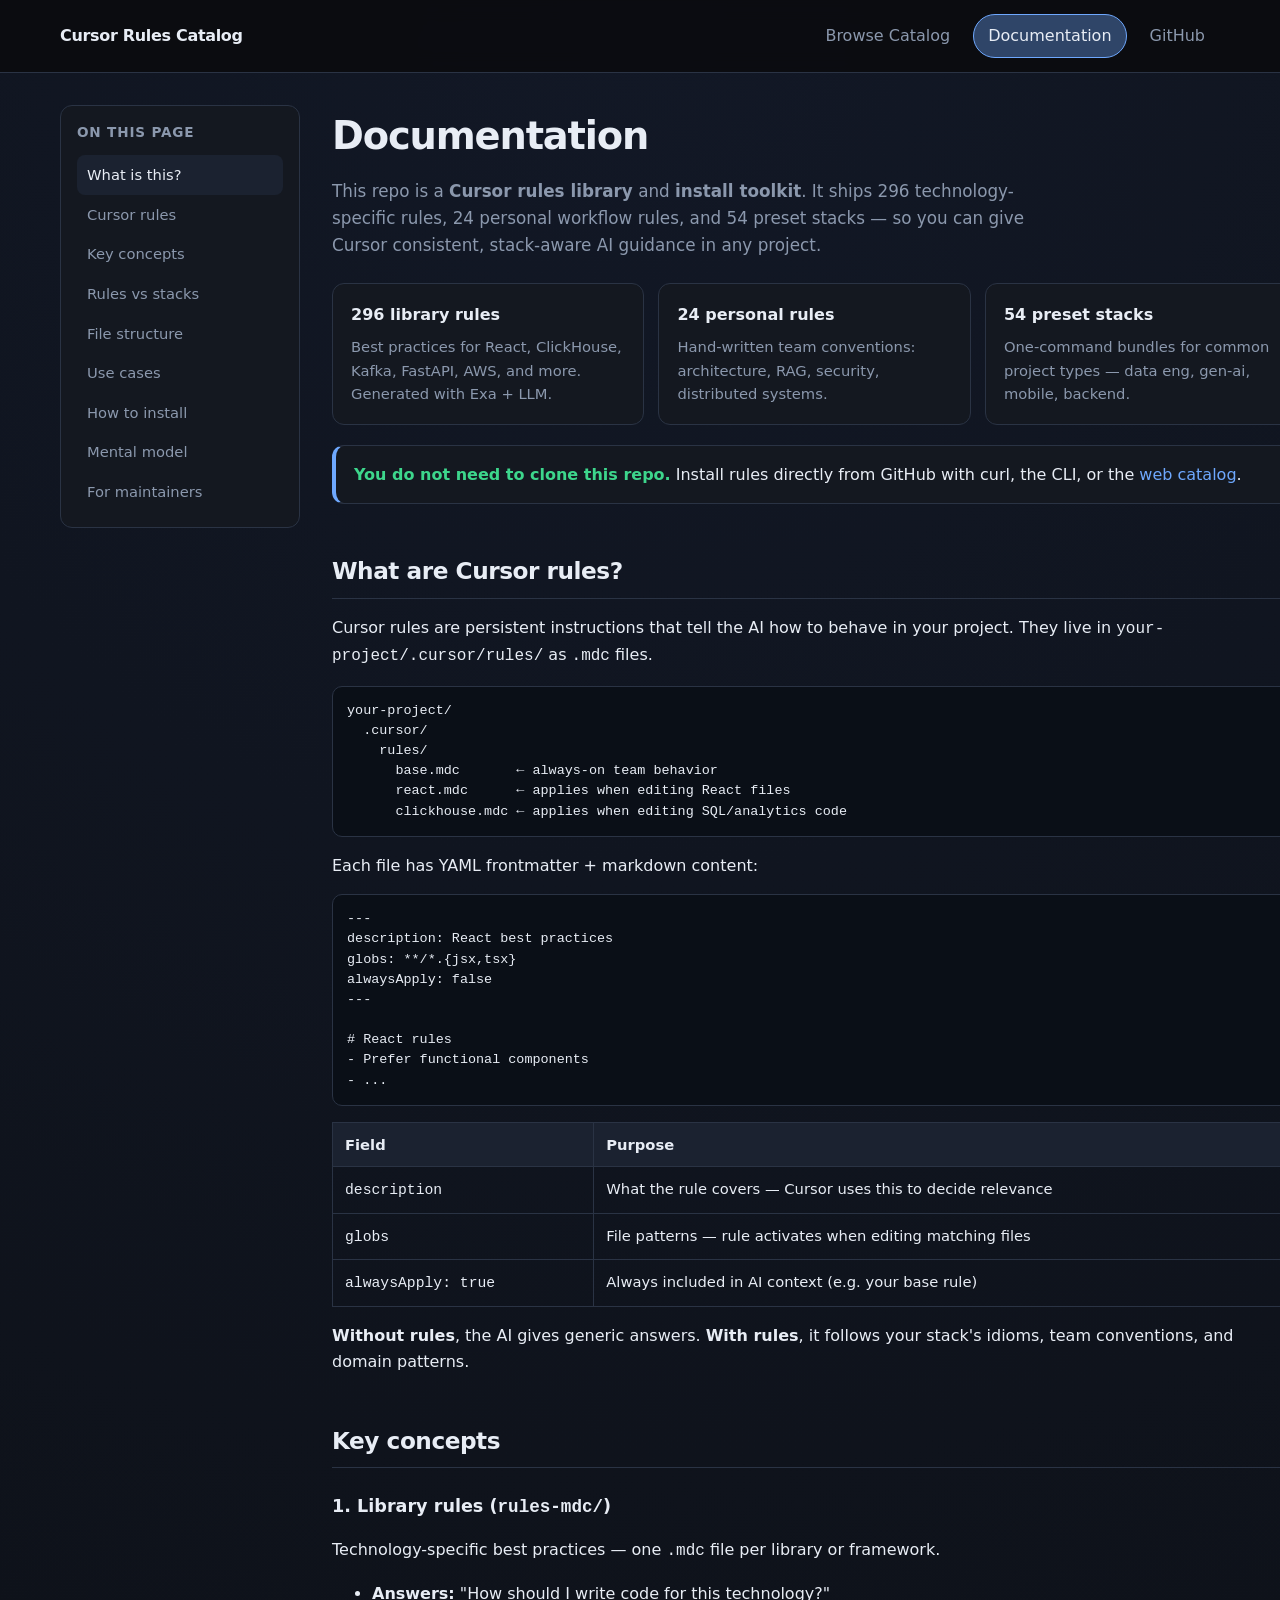
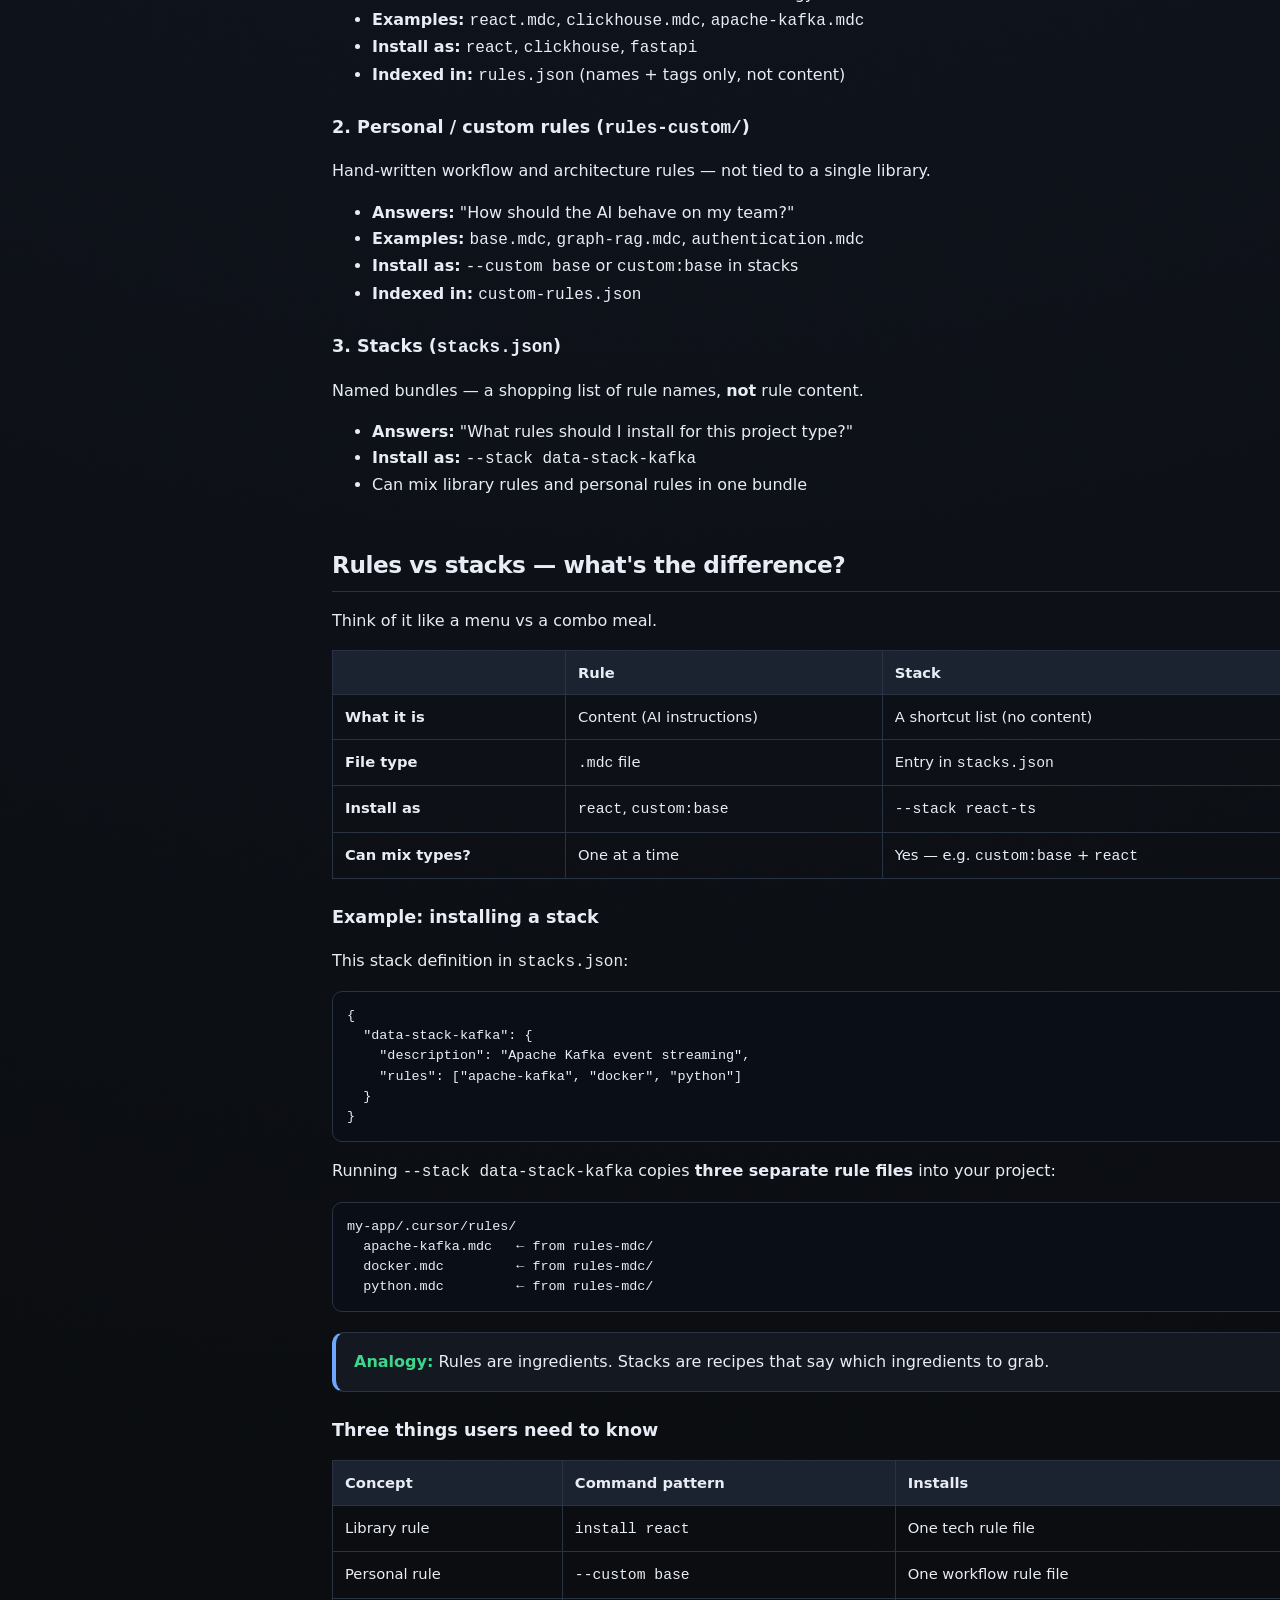
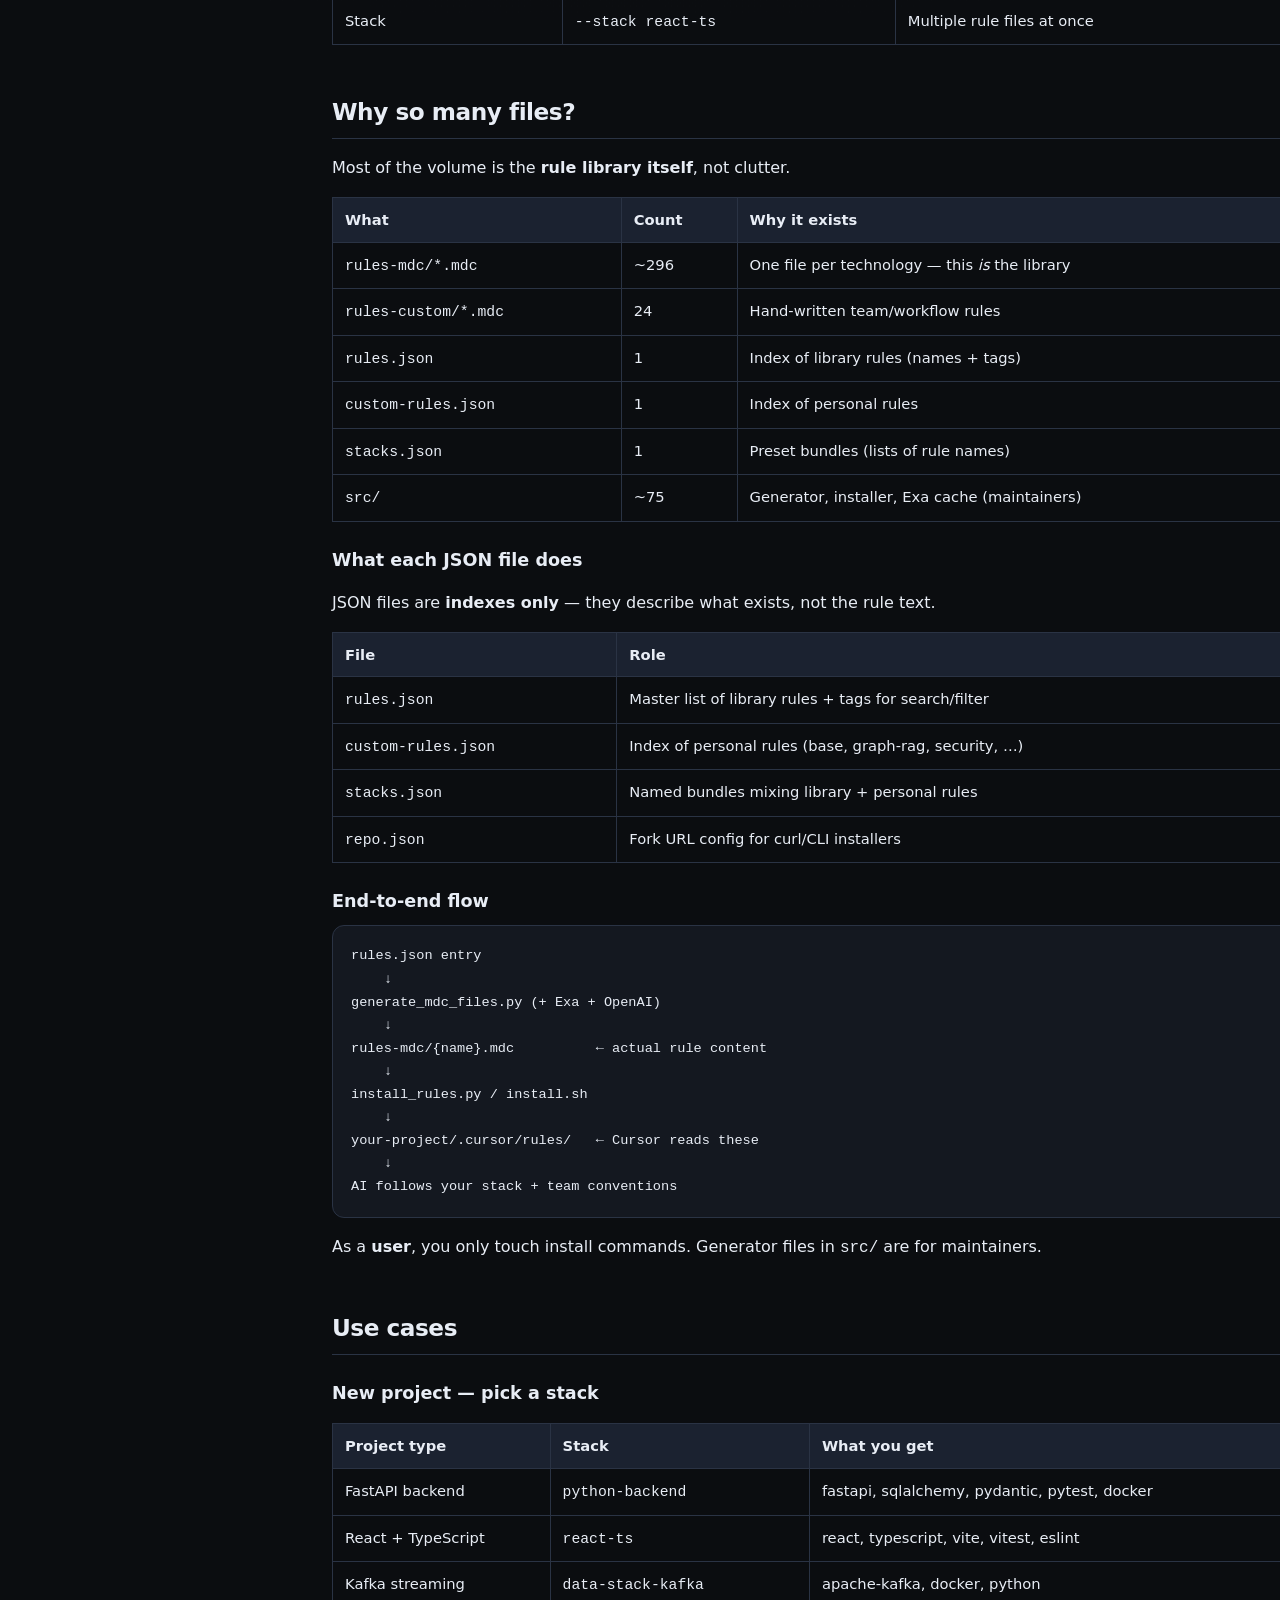
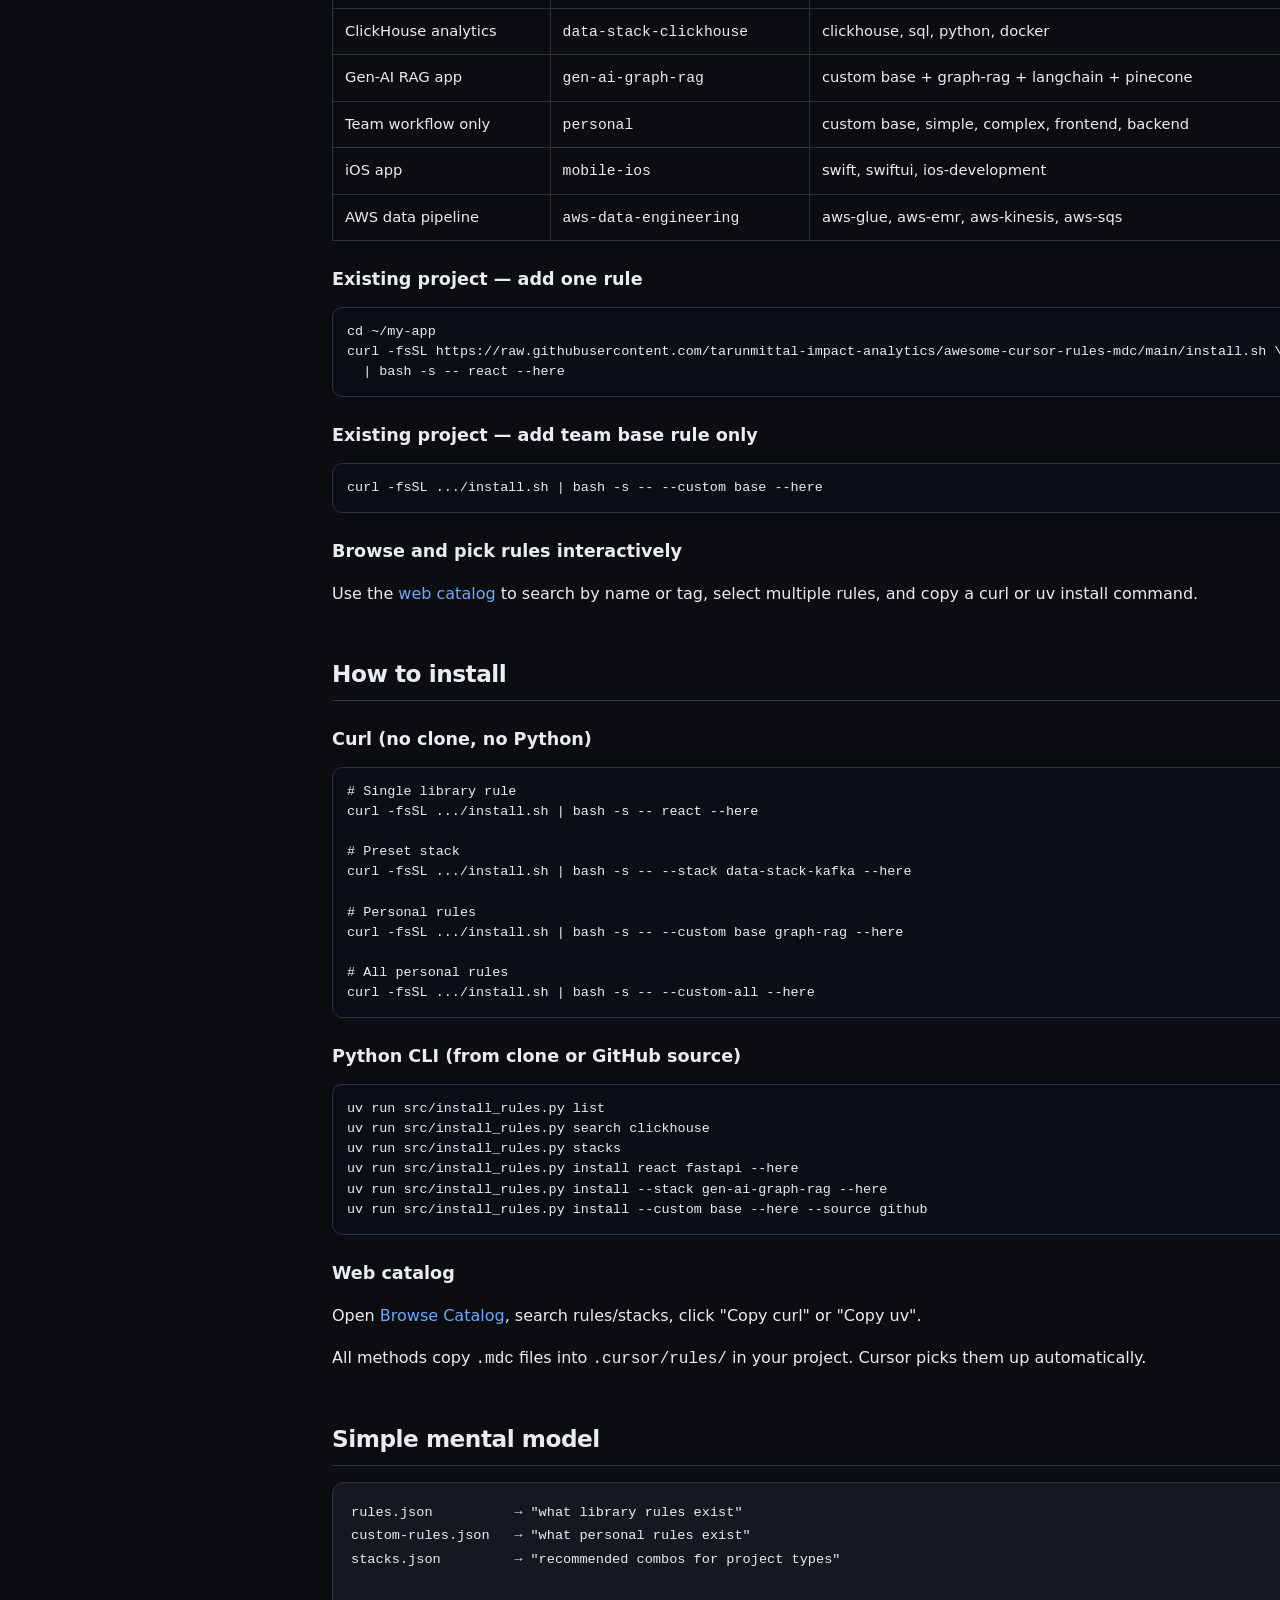
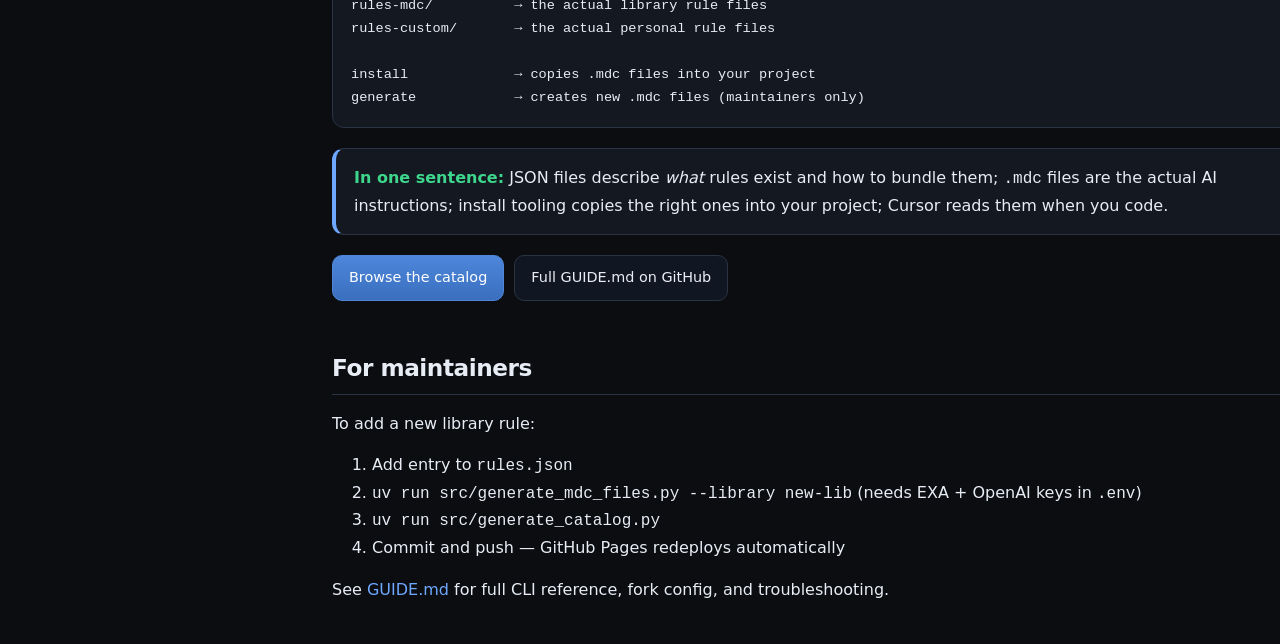
==== docs/guide.html @ fe4b0fe7 "Add unified documentation on GitHub Pages and expand GUIDE. Introduce guide.html with segmented docs" ====
<!DOCTYPE html>
<html lang="en">
<head>
  <meta charset="UTF-8">
  <meta name="viewport" content="width=device-width, initial-scale=1.0">
  <title>Documentation — Cursor Rules Catalog</title>
  <meta name="description" content="What this repo is, how rules and stacks differ, use cases, and how to install Cursor MDC rules.">
  <link rel="stylesheet" href="styles.css">
</head>
<body>
  <nav class="site-nav">
    <div class="site-nav-inner">
      <a class="site-brand" href="index.html">Cursor Rules Catalog</a>
      <div class="site-links">
        <a href="index.html">Browse Catalog</a>
        <a href="guide.html" class="active">Documentation</a>
        <a id="github-link" href="https://github.com/tarunmittal-impact-analytics/awesome-cursor-rules-mdc" target="_blank" rel="noreferrer">GitHub</a>
      </div>
    </div>
  </nav>

  <div class="container">
    <div class="docs-layout">
      <aside class="docs-sidebar">
        <h2>On this page</h2>
        <a href="#what-is-it">What is this?</a>
        <a href="#cursor-rules">Cursor rules</a>
        <a href="#key-concepts">Key concepts</a>
        <a href="#rules-vs-stacks">Rules vs stacks</a>
        <a href="#file-structure">File structure</a>
        <a href="#use-cases">Use cases</a>
        <a href="#install">How to install</a>
        <a href="#mental-model">Mental model</a>
        <a href="#maintainers">For maintainers</a>
      </aside>

      <main class="docs-content">
        <section id="what-is-it">
          <h1>Documentation</h1>
          <p class="lead">
            This repo is a <strong>Cursor rules library</strong> and <strong>install toolkit</strong>.
            It ships 296 technology-specific rules, 24 personal workflow rules, and 54 preset stacks —
            so you can give Cursor consistent, stack-aware AI guidance in any project.
          </p>

          <div class="card-grid">
            <div class="info-card">
              <h3>296 library rules</h3>
              <p>Best practices for React, ClickHouse, Kafka, FastAPI, AWS, and more. Generated with Exa + LLM.</p>
            </div>
            <div class="info-card">
              <h3>24 personal rules</h3>
              <p>Hand-written team conventions: architecture, RAG, security, distributed systems.</p>
            </div>
            <div class="info-card">
              <h3>54 preset stacks</h3>
              <p>One-command bundles for common project types — data eng, gen-ai, mobile, backend.</p>
            </div>
          </div>

          <div class="callout">
            <strong>You do not need to clone this repo.</strong> Install rules directly from GitHub with curl, the CLI, or the <a href="index.html">web catalog</a>.
          </div>
        </section>

        <section id="cursor-rules">
          <h2>What are Cursor rules?</h2>
          <p>
            Cursor rules are persistent instructions that tell the AI how to behave in your project.
            They live in <code>your-project/.cursor/rules/</code> as <code>.mdc</code> files.
          </p>
          <pre>your-project/
  .cursor/
    rules/
      base.mdc       ← always-on team behavior
      react.mdc      ← applies when editing React files
      clickhouse.mdc ← applies when editing SQL/analytics code</pre>

          <p>Each file has YAML frontmatter + markdown content:</p>
          <pre>---
description: React best practices
globs: **/*.{jsx,tsx}
alwaysApply: false
---

# React rules
- Prefer functional components
- ...</pre>

          <table>
            <thead>
              <tr><th>Field</th><th>Purpose</th></tr>
            </thead>
            <tbody>
              <tr><td><code>description</code></td><td>What the rule covers — Cursor uses this to decide relevance</td></tr>
              <tr><td><code>globs</code></td><td>File patterns — rule activates when editing matching files</td></tr>
              <tr><td><code>alwaysApply: true</code></td><td>Always included in AI context (e.g. your base rule)</td></tr>
            </tbody>
          </table>

          <p><strong>Without rules</strong>, the AI gives generic answers. <strong>With rules</strong>, it follows your stack's idioms, team conventions, and domain patterns.</p>
        </section>

        <section id="key-concepts">
          <h2>Key concepts</h2>

          <h3>1. Library rules (<code>rules-mdc/</code>)</h3>
          <p>Technology-specific best practices — one <code>.mdc</code> file per library or framework.</p>
          <ul>
            <li><strong>Answers:</strong> "How should I write code for this technology?"</li>
            <li><strong>Examples:</strong> <code>react.mdc</code>, <code>clickhouse.mdc</code>, <code>apache-kafka.mdc</code></li>
            <li><strong>Install as:</strong> <code>react</code>, <code>clickhouse</code>, <code>fastapi</code></li>
            <li><strong>Indexed in:</strong> <code>rules.json</code> (names + tags only, not content)</li>
          </ul>

          <h3>2. Personal / custom rules (<code>rules-custom/</code>)</h3>
          <p>Hand-written workflow and architecture rules — not tied to a single library.</p>
          <ul>
            <li><strong>Answers:</strong> "How should the AI behave on my team?"</li>
            <li><strong>Examples:</strong> <code>base.mdc</code>, <code>graph-rag.mdc</code>, <code>authentication.mdc</code></li>
            <li><strong>Install as:</strong> <code>--custom base</code> or <code>custom:base</code> in stacks</li>
            <li><strong>Indexed in:</strong> <code>custom-rules.json</code></li>
          </ul>

          <h3>3. Stacks (<code>stacks.json</code>)</h3>
          <p>Named bundles — a shopping list of rule names, <strong>not</strong> rule content.</p>
          <ul>
            <li><strong>Answers:</strong> "What rules should I install for this project type?"</li>
            <li><strong>Install as:</strong> <code>--stack data-stack-kafka</code></li>
            <li>Can mix library rules and personal rules in one bundle</li>
          </ul>
        </section>

        <section id="rules-vs-stacks">
          <h2>Rules vs stacks — what's the difference?</h2>
          <p>Think of it like a menu vs a combo meal.</p>

          <table>
            <thead>
              <tr><th></th><th>Rule</th><th>Stack</th></tr>
            </thead>
            <tbody>
              <tr><td><strong>What it is</strong></td><td>Content (AI instructions)</td><td>A shortcut list (no content)</td></tr>
              <tr><td><strong>File type</strong></td><td><code>.mdc</code> file</td><td>Entry in <code>stacks.json</code></td></tr>
              <tr><td><strong>Install as</strong></td><td><code>react</code>, <code>custom:base</code></td><td><code>--stack react-ts</code></td></tr>
              <tr><td><strong>Can mix types?</strong></td><td>One at a time</td><td>Yes — e.g. <code>custom:base</code> + <code>react</code></td></tr>
            </tbody>
          </table>

          <h3>Example: installing a stack</h3>
          <p>This stack definition in <code>stacks.json</code>:</p>
          <pre>{
  "data-stack-kafka": {
    "description": "Apache Kafka event streaming",
    "rules": ["apache-kafka", "docker", "python"]
  }
}</pre>

          <p>Running <code>--stack data-stack-kafka</code> copies <strong>three separate rule files</strong> into your project:</p>
          <pre>my-app/.cursor/rules/
  apache-kafka.mdc   ← from rules-mdc/
  docker.mdc         ← from rules-mdc/
  python.mdc         ← from rules-mdc/</pre>

          <div class="callout">
            <strong>Analogy:</strong> Rules are ingredients. Stacks are recipes that say which ingredients to grab.
          </div>

          <h3>Three things users need to know</h3>
          <table>
            <thead>
              <tr><th>Concept</th><th>Command pattern</th><th>Installs</th></tr>
            </thead>
            <tbody>
              <tr><td>Library rule</td><td><code>install react</code></td><td>One tech rule file</td></tr>
              <tr><td>Personal rule</td><td><code>--custom base</code></td><td>One workflow rule file</td></tr>
              <tr><td>Stack</td><td><code>--stack react-ts</code></td><td>Multiple rule files at once</td></tr>
            </tbody>
          </table>
        </section>

        <section id="file-structure">
          <h2>Why so many files?</h2>
          <p>Most of the volume is the <strong>rule library itself</strong>, not clutter.</p>

          <table>
            <thead>
              <tr><th>What</th><th>Count</th><th>Why it exists</th></tr>
            </thead>
            <tbody>
              <tr><td><code>rules-mdc/*.mdc</code></td><td>~296</td><td>One file per technology — this <em>is</em> the library</td></tr>
              <tr><td><code>rules-custom/*.mdc</code></td><td>24</td><td>Hand-written team/workflow rules</td></tr>
              <tr><td><code>rules.json</code></td><td>1</td><td>Index of library rules (names + tags)</td></tr>
              <tr><td><code>custom-rules.json</code></td><td>1</td><td>Index of personal rules</td></tr>
              <tr><td><code>stacks.json</code></td><td>1</td><td>Preset bundles (lists of rule names)</td></tr>
              <tr><td><code>src/</code></td><td>~75</td><td>Generator, installer, Exa cache (maintainers)</td></tr>
            </tbody>
          </table>

          <h3>What each JSON file does</h3>
          <p>JSON files are <strong>indexes only</strong> — they describe what exists, not the rule text.</p>

          <table>
            <thead>
              <tr><th>File</th><th>Role</th></tr>
            </thead>
            <tbody>
              <tr><td><code>rules.json</code></td><td>Master list of library rules + tags for search/filter</td></tr>
              <tr><td><code>custom-rules.json</code></td><td>Index of personal rules (base, graph-rag, security, …)</td></tr>
              <tr><td><code>stacks.json</code></td><td>Named bundles mixing library + personal rules</td></tr>
              <tr><td><code>repo.json</code></td><td>Fork URL config for curl/CLI installers</td></tr>
            </tbody>
          </table>

          <h3>End-to-end flow</h3>
          <div class="flow">rules.json entry
    ↓
generate_mdc_files.py (+ Exa + OpenAI)
    ↓
rules-mdc/{name}.mdc          ← actual rule content
    ↓
install_rules.py / install.sh
    ↓
your-project/.cursor/rules/   ← Cursor reads these
    ↓
AI follows your stack + team conventions</div>

          <p>As a <strong>user</strong>, you only touch install commands. Generator files in <code>src/</code> are for maintainers.</p>
        </section>

        <section id="use-cases">
          <h2>Use cases</h2>

          <h3>New project — pick a stack</h3>
          <table>
            <thead>
              <tr><th>Project type</th><th>Stack</th><th>What you get</th></tr>
            </thead>
            <tbody>
              <tr><td>FastAPI backend</td><td><code>python-backend</code></td><td>fastapi, sqlalchemy, pydantic, pytest, docker</td></tr>
              <tr><td>React + TypeScript</td><td><code>react-ts</code></td><td>react, typescript, vite, vitest, eslint</td></tr>
              <tr><td>Kafka streaming</td><td><code>data-stack-kafka</code></td><td>apache-kafka, docker, python</td></tr>
              <tr><td>ClickHouse analytics</td><td><code>data-stack-clickhouse</code></td><td>clickhouse, sql, python, docker</td></tr>
              <tr><td>Gen-AI RAG app</td><td><code>gen-ai-graph-rag</code></td><td>custom base + graph-rag + langchain + pinecone</td></tr>
              <tr><td>Team workflow only</td><td><code>personal</code></td><td>custom base, simple, complex, frontend, backend</td></tr>
              <tr><td>iOS app</td><td><code>mobile-ios</code></td><td>swift, swiftui, ios-development</td></tr>
              <tr><td>AWS data pipeline</td><td><code>aws-data-engineering</code></td><td>aws-glue, aws-emr, aws-kinesis, aws-sqs</td></tr>
            </tbody>
          </table>

          <h3>Existing project — add one rule</h3>
          <pre>cd ~/my-app
curl -fsSL https://raw.githubusercontent.com/tarunmittal-impact-analytics/awesome-cursor-rules-mdc/main/install.sh \
  | bash -s -- react --here</pre>

          <h3>Existing project — add team base rule only</h3>
          <pre>curl -fsSL .../install.sh | bash -s -- --custom base --here</pre>

          <h3>Browse and pick rules interactively</h3>
          <p>Use the <a href="index.html">web catalog</a> to search by name or tag, select multiple rules, and copy a curl or uv install command.</p>
        </section>

        <section id="install">
          <h2>How to install</h2>

          <h3>Curl (no clone, no Python)</h3>
          <pre># Single library rule
curl -fsSL .../install.sh | bash -s -- react --here

# Preset stack
curl -fsSL .../install.sh | bash -s -- --stack data-stack-kafka --here

# Personal rules
curl -fsSL .../install.sh | bash -s -- --custom base graph-rag --here

# All personal rules
curl -fsSL .../install.sh | bash -s -- --custom-all --here</pre>

          <h3>Python CLI (from clone or GitHub source)</h3>
          <pre>uv run src/install_rules.py list
uv run src/install_rules.py search clickhouse
uv run src/install_rules.py stacks
uv run src/install_rules.py install react fastapi --here
uv run src/install_rules.py install --stack gen-ai-graph-rag --here
uv run src/install_rules.py install --custom base --here --source github</pre>

          <h3>Web catalog</h3>
          <p>Open <a href="index.html">Browse Catalog</a>, search rules/stacks, click "Copy curl" or "Copy uv".</p>

          <p>All methods copy <code>.mdc</code> files into <code>.cursor/rules/</code> in your project. Cursor picks them up automatically.</p>
        </section>

        <section id="mental-model">
          <h2>Simple mental model</h2>

          <div class="flow">rules.json          → "what library rules exist"
custom-rules.json   → "what personal rules exist"
stacks.json         → "recommended combos for project types"

rules-mdc/          → the actual library rule files
rules-custom/       → the actual personal rule files

install             → copies .mdc files into your project
generate            → creates new .mdc files (maintainers only)</div>

          <div class="callout">
            <strong>In one sentence:</strong> JSON files describe <em>what</em> rules exist and how to bundle them;
            <code>.mdc</code> files are the actual AI instructions; install tooling copies the right ones into your project;
            Cursor reads them when you code.
          </div>

          <div class="hero-actions">
            <a class="btn primary" href="index.html">Browse the catalog</a>
            <a class="btn" id="guide-repo-link" href="https://github.com/tarunmittal-impact-analytics/awesome-cursor-rules-mdc/blob/main/GUIDE.md" target="_blank" rel="noreferrer">Full GUIDE.md on GitHub</a>
          </div>
        </section>

        <section id="maintainers">
          <h2>For maintainers</h2>
          <p>To add a new library rule:</p>
          <ol>
            <li>Add entry to <code>rules.json</code></li>
            <li><code>uv run src/generate_mdc_files.py --library new-lib</code> (needs EXA + OpenAI keys in <code>.env</code>)</li>
            <li><code>uv run src/generate_catalog.py</code></li>
            <li>Commit and push — GitHub Pages redeploys automatically</li>
          </ol>
          <p>See <a id="guide-md-link" href="https://github.com/tarunmittal-impact-analytics/awesome-cursor-rules-mdc/blob/main/GUIDE.md">GUIDE.md</a> for full CLI reference, fork config, and troubleshooting.</p>
        </section>

        <footer>
          Part of <a id="footer-repo-link" href="https://github.com/tarunmittal-impact-analytics/awesome-cursor-rules-mdc">awesome-cursor-rules-mdc</a>.
          Rules install into <code>.cursor/rules/</code>.
        </footer>
      </main>
    </div>
  </div>

  <script>
    fetch("catalog.json")
      .then((r) => r.json())
      .then((catalog) => {
        const url = catalog.githubUrl || `https://github.com/${catalog.repo}`;
        document.getElementById("github-link").href = url;
        document.getElementById("footer-repo-link").href = url;
        document.getElementById("footer-repo-link").textContent = catalog.repo;
        document.getElementById("guide-repo-link").href = `${url}/blob/${catalog.branch || "main"}/GUIDE.md`;
        document.getElementById("guide-md-link").href = `${url}/blob/${catalog.branch || "main"}/GUIDE.md`;
      })
      .catch(() => {});

    const sections = document.querySelectorAll(".docs-content section[id]");
    const navLinks = document.querySelectorAll(".docs-sidebar a");

    const observer = new IntersectionObserver((entries) => {
      entries.forEach((entry) => {
        if (entry.isIntersecting) {
          navLinks.forEach((link) => {
            link.classList.toggle("active", link.getAttribute("href") === `#${entry.target.id}`);
          });
        }
      });
    }, { rootMargin: "-30% 0px -60% 0px" });

    sections.forEach((section) => observer.observe(section));
  </script>
</body>
</html>
---- docs/styles.css ----
:root {
  --bg: #0b0d10;
  --surface: #141820;
  --surface-2: #1b2230;
  --border: #2a3344;
  --text: #e8edf5;
  --muted: #8b98ad;
  --accent: #6ea8fe;
  --accent-2: #3dd68c;
  --chip: #222b3a;
  --chip-active: #2f4568;
  --radius: 12px;
  --shadow: 0 10px 30px rgba(0, 0, 0, 0.35);
  font-family: Inter, ui-sans-serif, system-ui, -apple-system, BlinkMacSystemFont, "Segoe UI", sans-serif;
}

* { box-sizing: border-box; }

body {
  margin: 0;
  background: radial-gradient(circle at top, #121826 0%, var(--bg) 45%);
  color: var(--text);
  min-height: 100vh;
  line-height: 1.6;
}

a { color: var(--accent); text-decoration: none; }
a:hover { text-decoration: underline; }

code, pre {
  font-family: ui-monospace, SFMono-Regular, Menlo, Monaco, Consolas, monospace;
}

.site-nav {
  position: sticky;
  top: 0;
  z-index: 100;
  background: rgba(11, 13, 16, 0.92);
  backdrop-filter: blur(10px);
  border-bottom: 1px solid var(--border);
}

.site-nav-inner {
  max-width: 1200px;
  margin: 0 auto;
  padding: 14px 20px;
  display: flex;
  align-items: center;
  justify-content: space-between;
  gap: 16px;
  flex-wrap: wrap;
}

.site-brand {
  font-weight: 700;
  color: var(--text);
  letter-spacing: -0.02em;
}

.site-links {
  display: flex;
  gap: 8px;
  flex-wrap: wrap;
}

.site-links a {
  padding: 8px 14px;
  border-radius: 999px;
  color: var(--muted);
  border: 1px solid transparent;
}

.site-links a:hover,
.site-links a.active {
  color: var(--text);
  background: var(--chip);
  border-color: var(--border);
  text-decoration: none;
}

.site-links a.active {
  background: var(--chip-active);
  border-color: var(--accent);
}

.container {
  max-width: 1200px;
  margin: 0 auto;
  padding: 32px 20px 64px;
}

.docs-layout {
  display: grid;
  grid-template-columns: 240px 1fr;
  gap: 32px;
  align-items: start;
}

.docs-sidebar {
  position: sticky;
  top: 72px;
  background: var(--surface);
  border: 1px solid var(--border);
  border-radius: var(--radius);
  padding: 16px;
}

.docs-sidebar h2 {
  margin: 0 0 12px;
  font-size: 0.85rem;
  text-transform: uppercase;
  letter-spacing: 0.06em;
  color: var(--muted);
}

.docs-sidebar a {
  display: block;
  padding: 8px 10px;
  border-radius: 8px;
  color: var(--muted);
  font-size: 0.92rem;
}

.docs-sidebar a:hover,
.docs-sidebar a.active {
  background: var(--surface-2);
  color: var(--text);
  text-decoration: none;
}

.docs-content section {
  margin-bottom: 48px;
  scroll-margin-top: 88px;
}

.docs-content h1 {
  margin: 0 0 12px;
  font-size: clamp(1.8rem, 4vw, 2.4rem);
  letter-spacing: -0.03em;
}

.docs-content h2 {
  margin: 0 0 16px;
  font-size: 1.45rem;
  letter-spacing: -0.02em;
  padding-bottom: 8px;
  border-bottom: 1px solid var(--border);
}

.docs-content h3 {
  margin: 24px 0 10px;
  font-size: 1.1rem;
}

.lead {
  color: var(--muted);
  font-size: 1.05rem;
  max-width: 720px;
  margin: 0 0 24px;
}

.card-grid {
  display: grid;
  grid-template-columns: repeat(auto-fill, minmax(260px, 1fr));
  gap: 14px;
  margin: 20px 0;
}

.info-card {
  background: var(--surface);
  border: 1px solid var(--border);
  border-radius: var(--radius);
  padding: 18px;
}

.info-card h3 {
  margin: 0 0 8px;
  font-size: 1rem;
}

.info-card p {
  margin: 0;
  color: var(--muted);
  font-size: 0.92rem;
}

table {
  width: 100%;
  border-collapse: collapse;
  margin: 16px 0;
  font-size: 0.92rem;
}

th, td {
  border: 1px solid var(--border);
  padding: 10px 12px;
  text-align: left;
  vertical-align: top;
}

th {
  background: var(--surface-2);
}

pre {
  background: #0a0f17;
  border: 1px solid var(--border);
  border-radius: 10px;
  padding: 14px;
  overflow-x: auto;
  font-size: 0.84rem;
  line-height: 1.5;
}

.callout {
  background: var(--surface);
  border: 1px solid var(--border);
  border-left: 4px solid var(--accent);
  border-radius: var(--radius);
  padding: 16px 18px;
  margin: 20px 0;
}

.callout strong { color: var(--accent-2); }

.flow {
  background: var(--surface);
  border: 1px solid var(--border);
  border-radius: var(--radius);
  padding: 18px;
  font-family: ui-monospace, monospace;
  font-size: 0.85rem;
  line-height: 1.7;
  white-space: pre-wrap;
}

.hero-banner {
  background: linear-gradient(135deg, rgba(47, 69, 104, 0.45), rgba(20, 24, 32, 0.9));
  border: 1px solid var(--border);
  border-radius: var(--radius);
  padding: 20px 22px;
  margin-bottom: 24px;
}

.hero-banner p {
  margin: 0 0 12px;
  color: var(--muted);
}

.hero-actions {
  display: flex;
  gap: 10px;
  flex-wrap: wrap;
}

.btn {
  display: inline-block;
  padding: 10px 16px;
  border-radius: 10px;
  border: 1px solid var(--border);
  background: #111722;
  color: var(--text);
  font-size: 0.9rem;
}

.btn.primary {
  background: linear-gradient(180deg, #4d86db, #3a6fbe);
  border-color: #4d86db;
  color: white;
}

.btn:hover {
  filter: brightness(1.08);
  text-decoration: none;
}

footer {
  margin-top: 40px;
  color: var(--muted);
  font-size: 0.9rem;
}

@media (max-width: 900px) {
  .docs-layout {
    grid-template-columns: 1fr;
  }

  .docs-sidebar {
    position: static;
  }
}
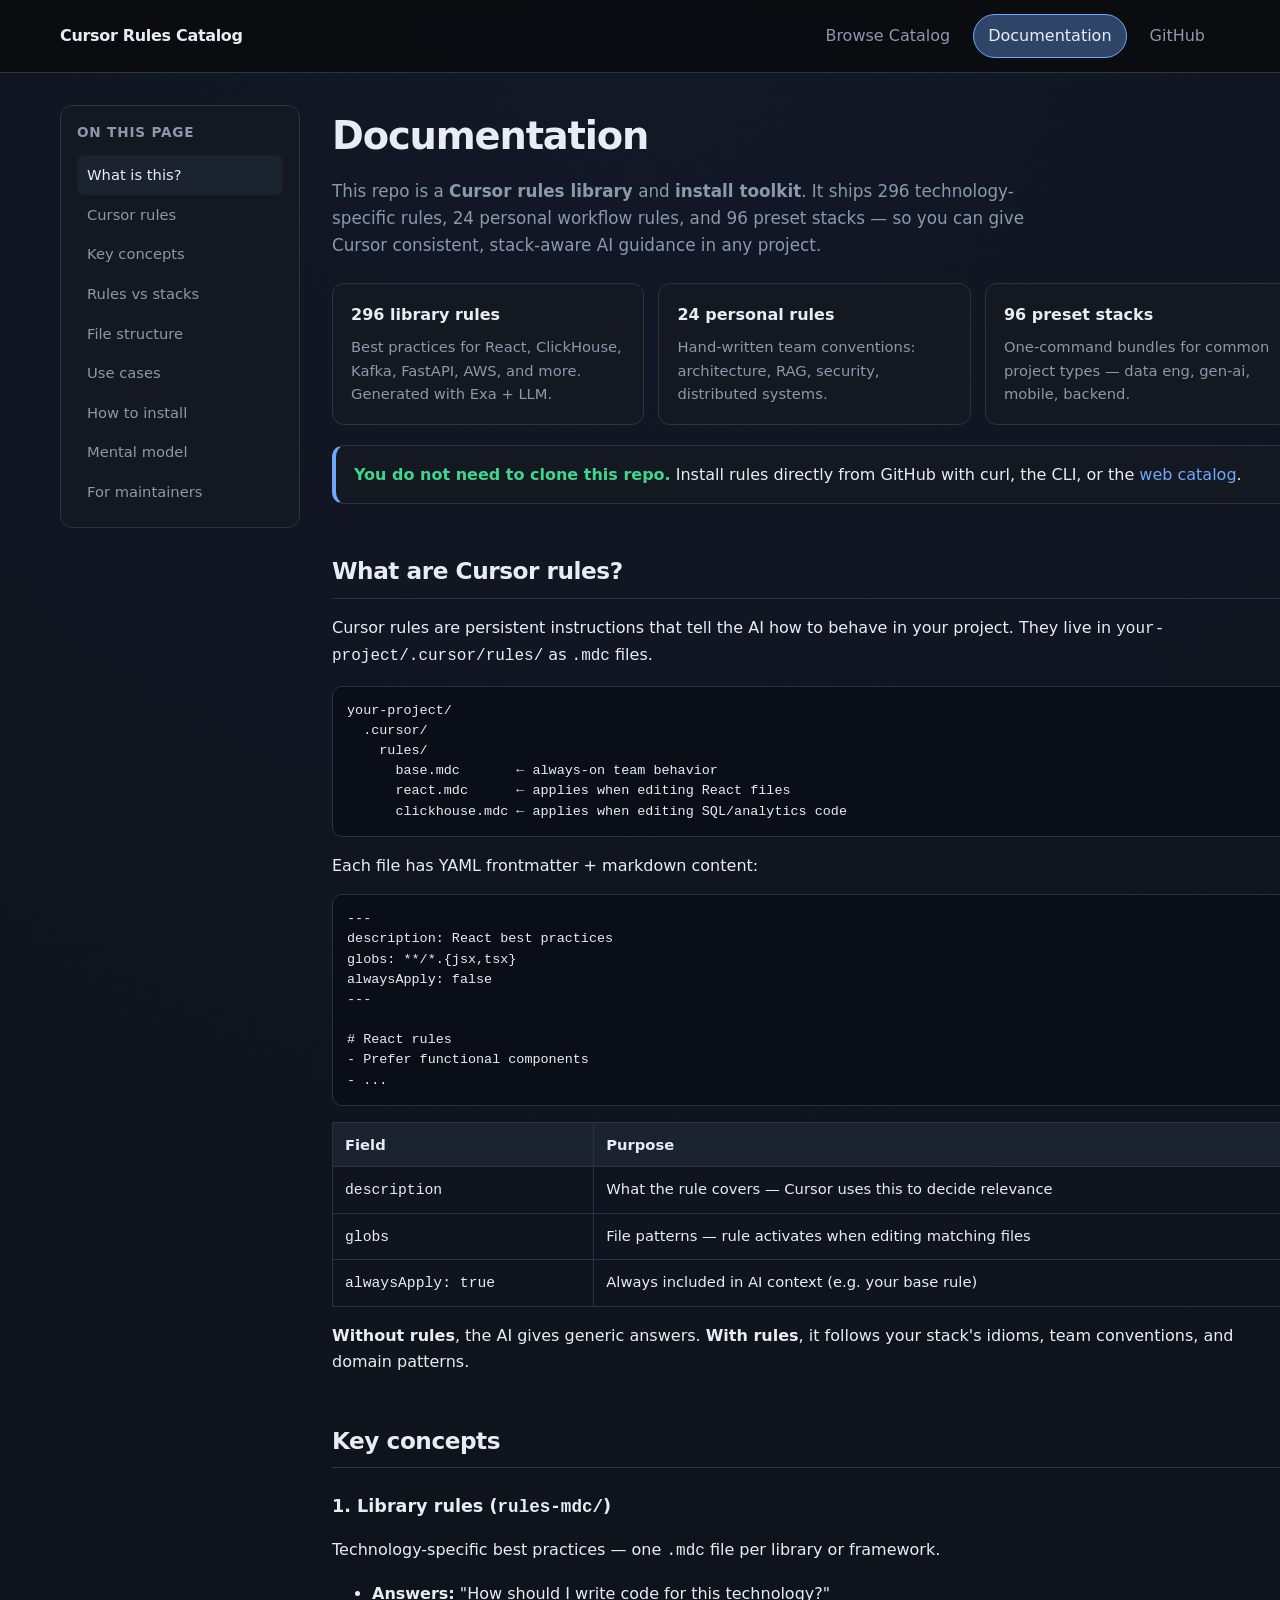
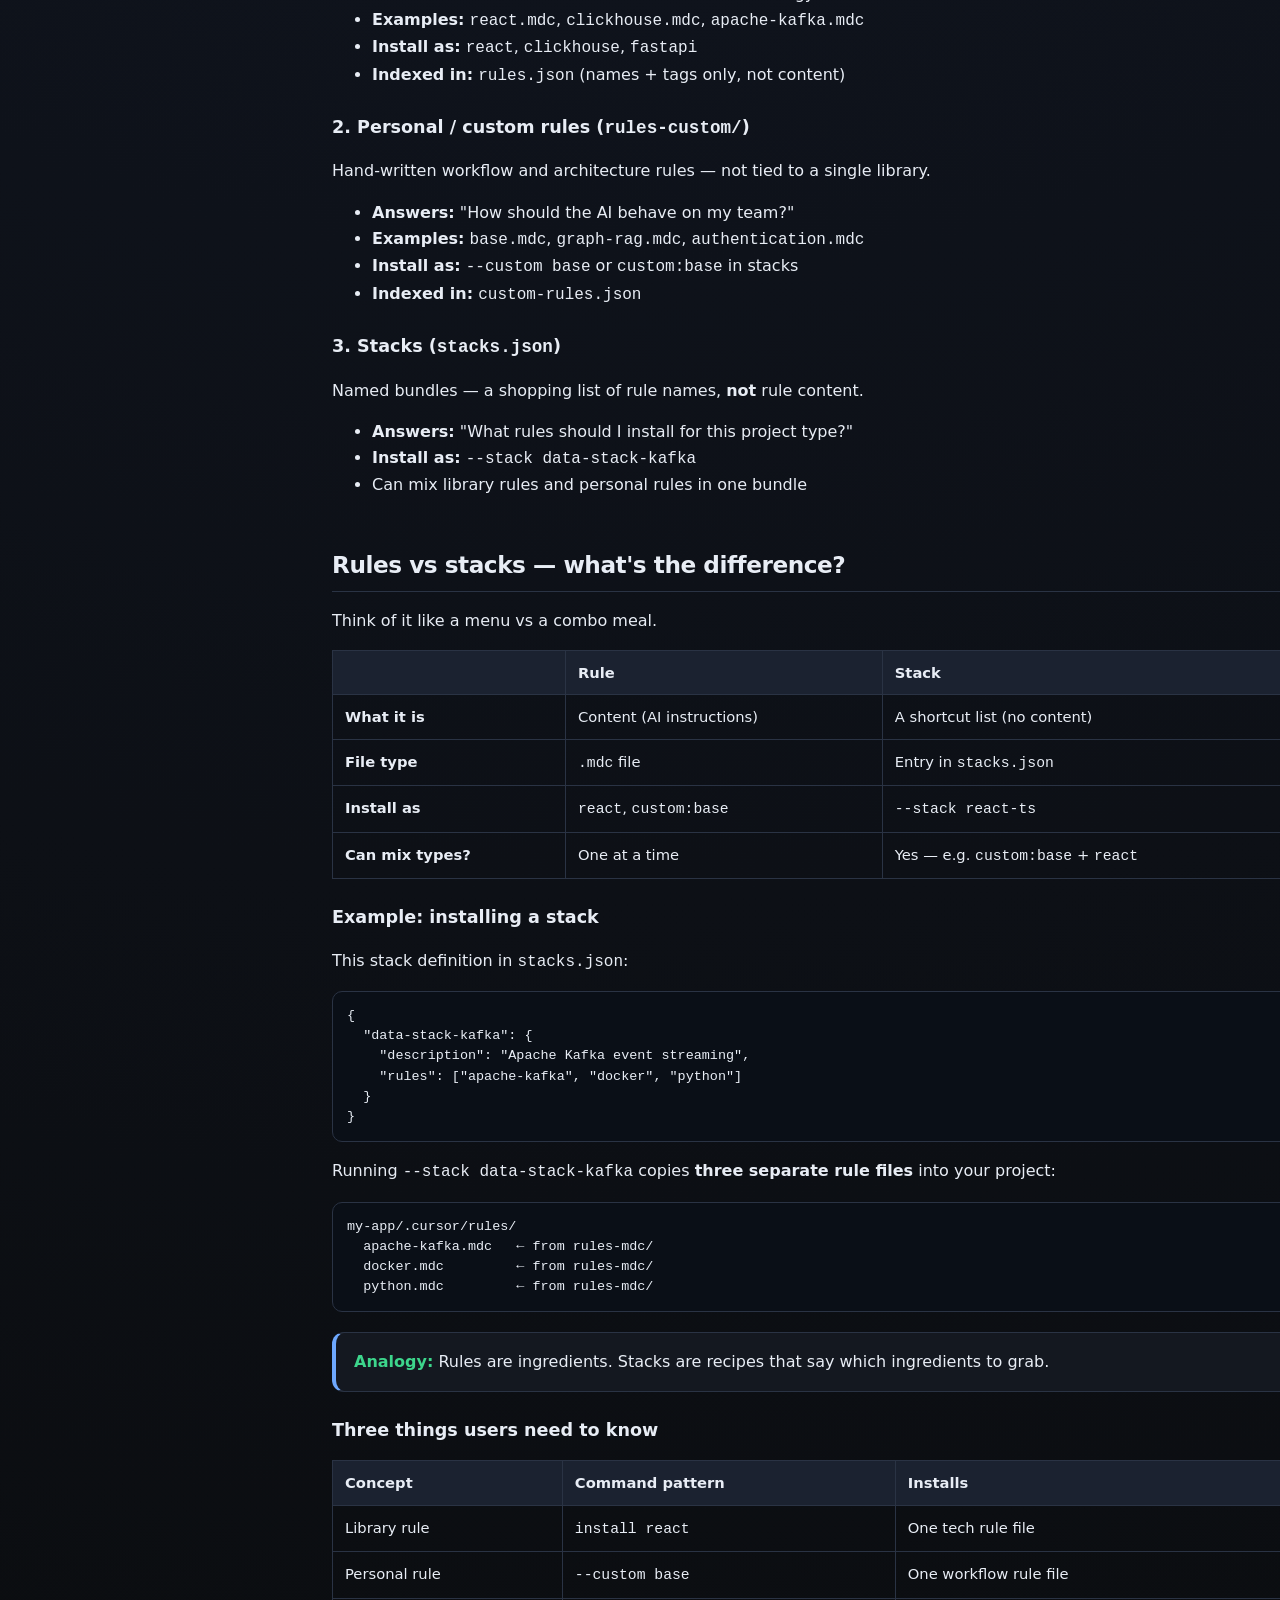
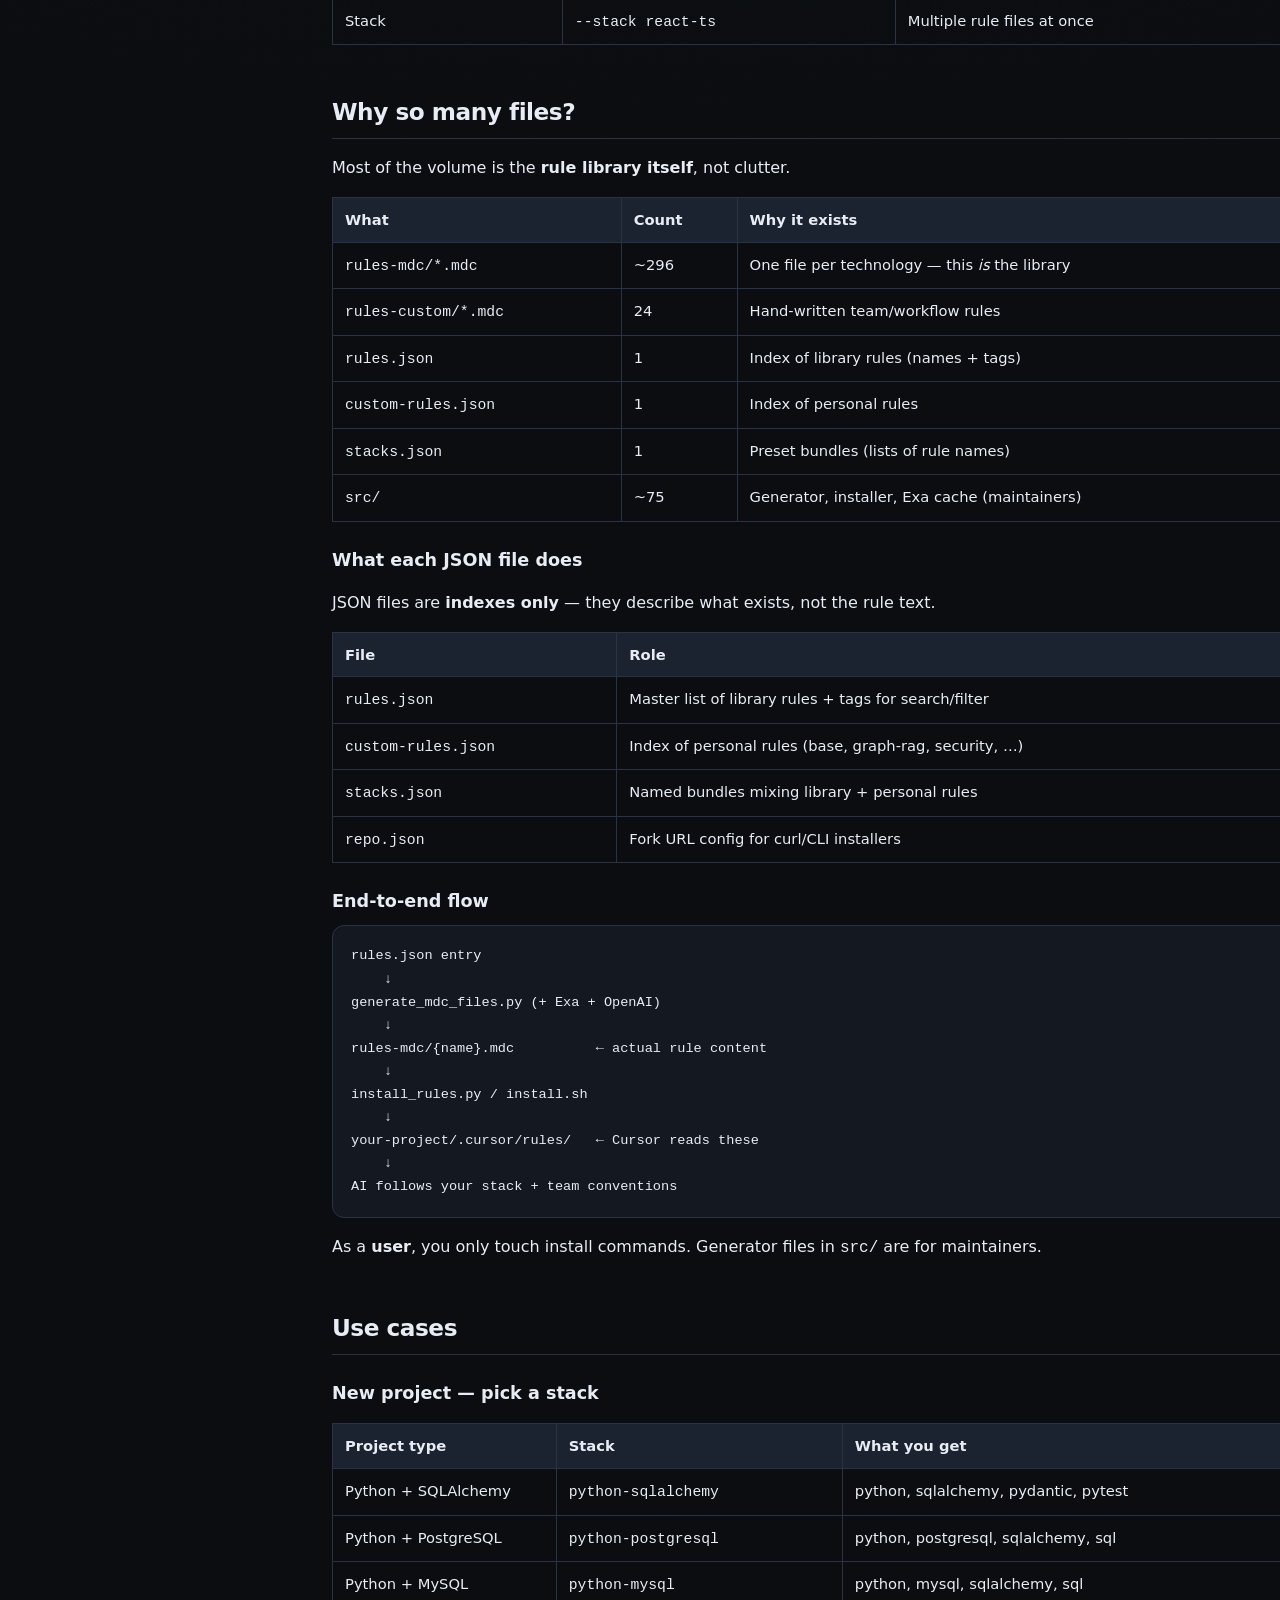
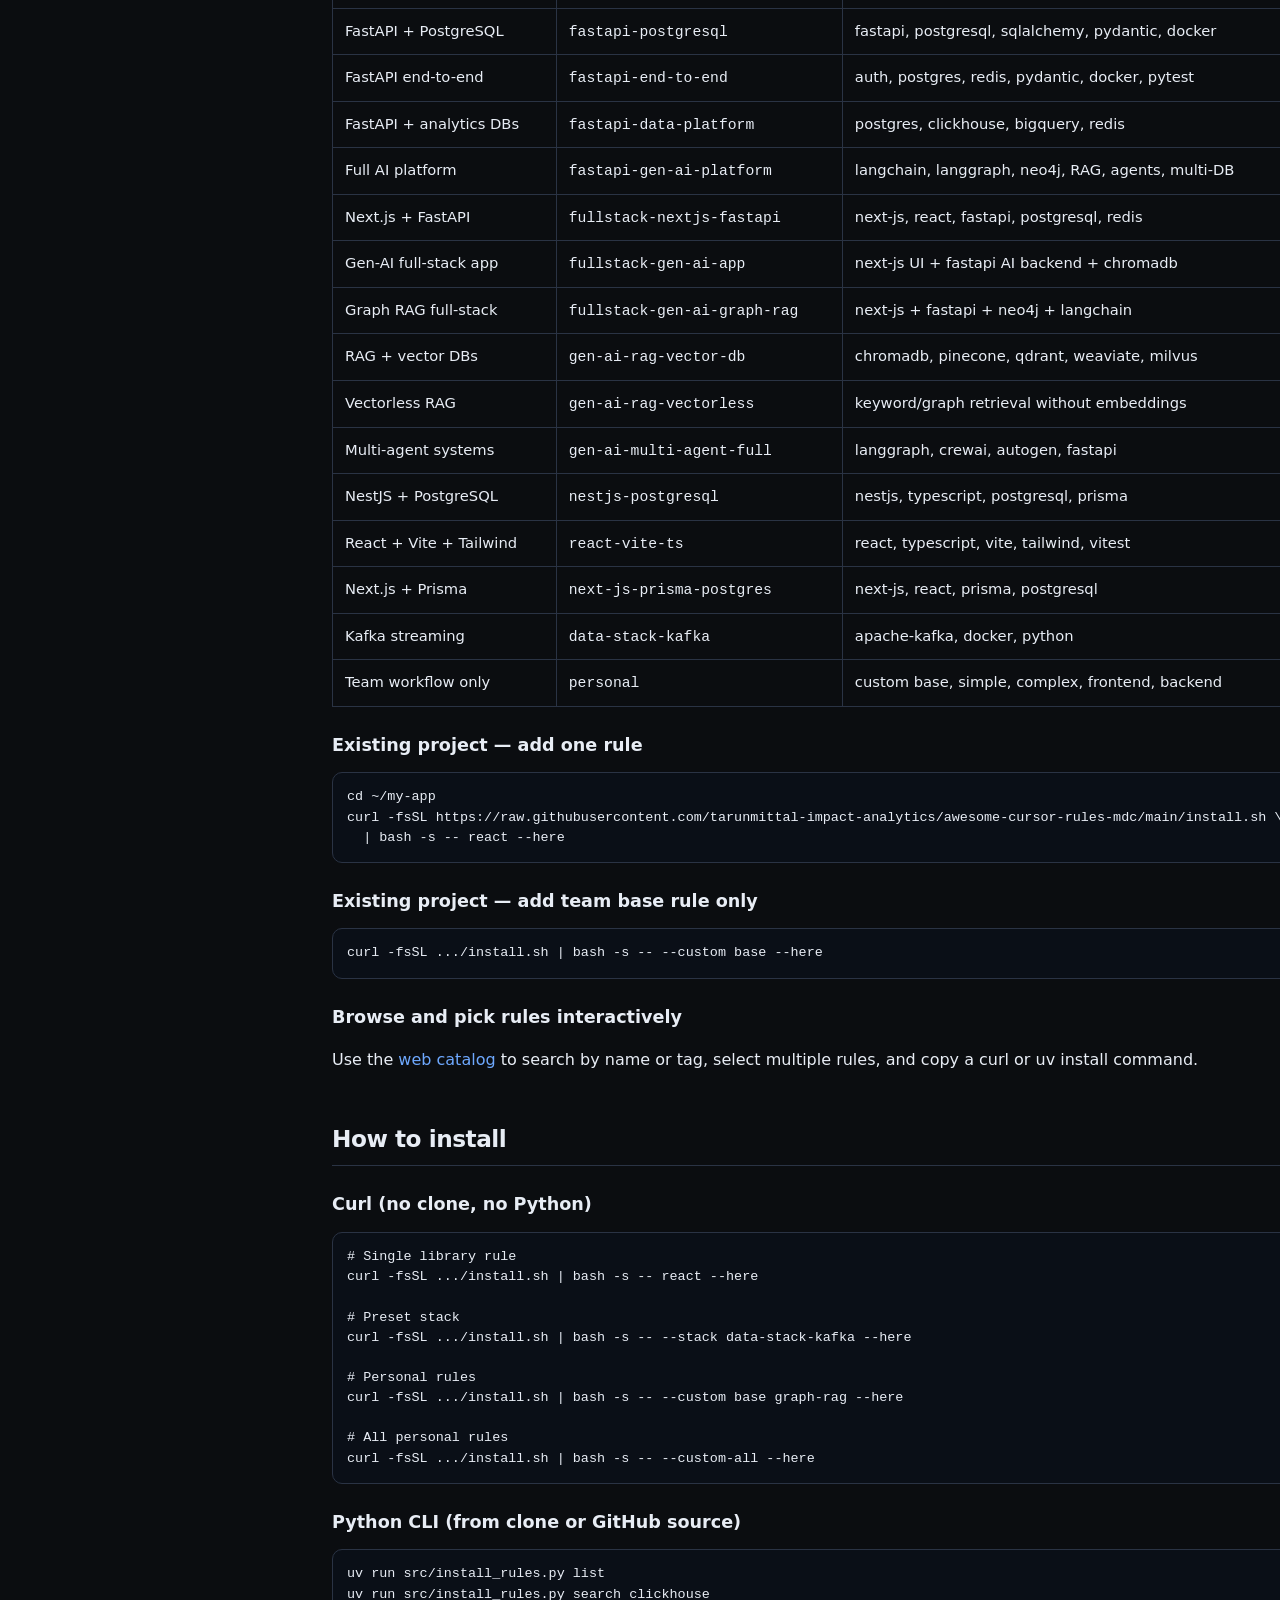
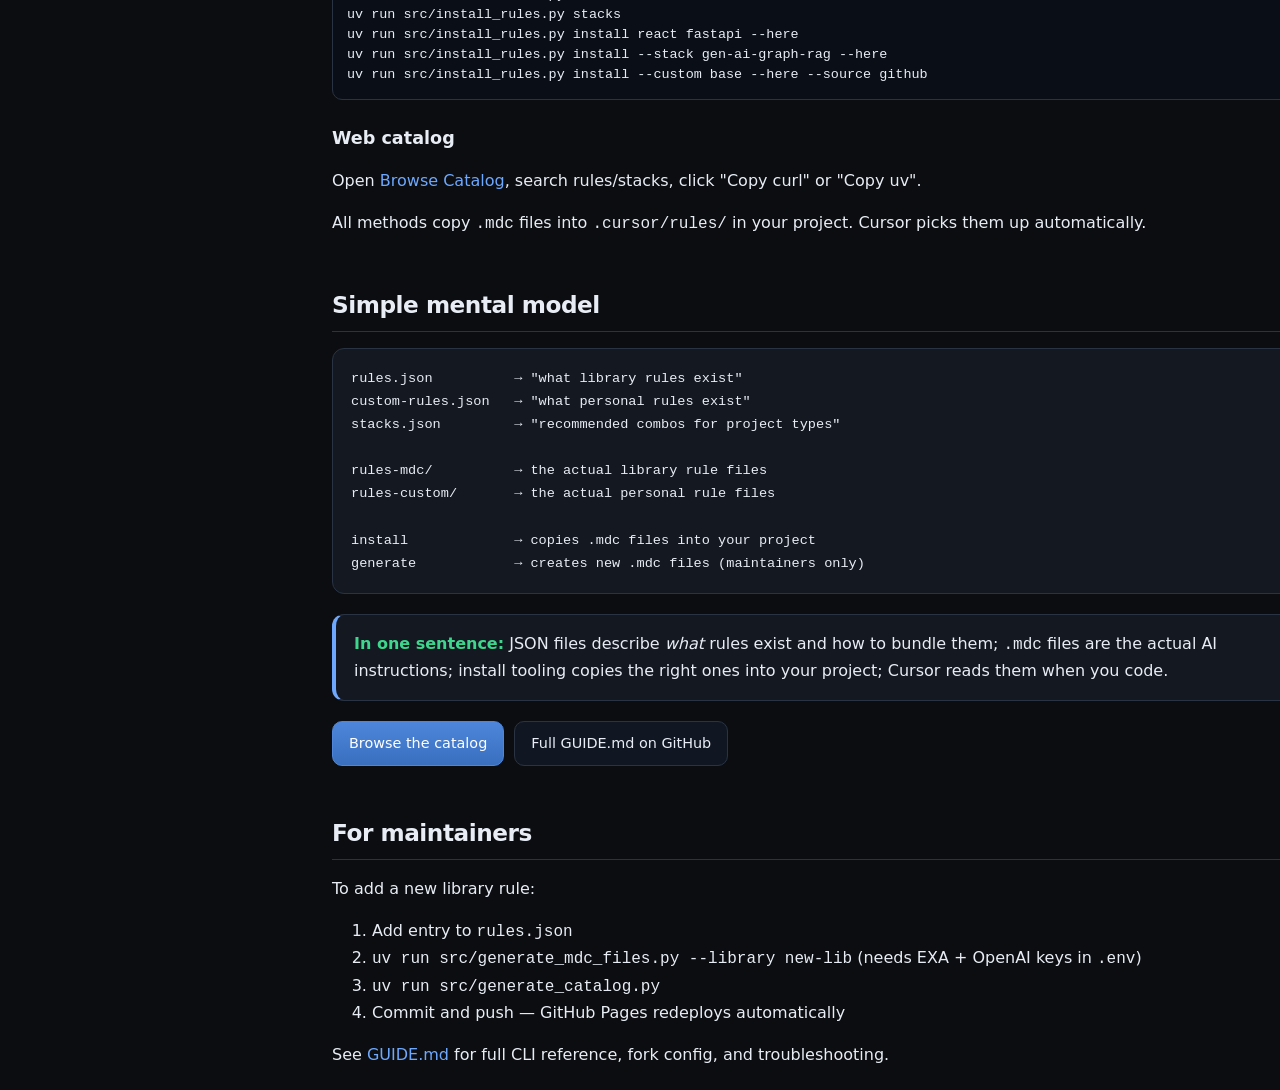
==== commit 5186f38c: "Add 42 preset stacks for Python, FastAPI, gen-AI, and full-stack combos. Cover individual python+sql" ====
--- a/docs/guide.html
+++ b/docs/guide.html
@@ -39,7 +39,7 @@
           <h1>Documentation</h1>
           <p class="lead">
             This repo is a <strong>Cursor rules library</strong> and <strong>install toolkit</strong>.
-            It ships 296 technology-specific rules, 24 personal workflow rules, and 54 preset stacks —
+            It ships 296 technology-specific rules, 24 personal workflow rules, and 96 preset stacks —
             so you can give Cursor consistent, stack-aware AI guidance in any project.
           </p>
 
@@ -53,7 +53,7 @@
               <p>Hand-written team conventions: architecture, RAG, security, distributed systems.</p>
             </div>
             <div class="info-card">
-              <h3>54 preset stacks</h3>
+              <h3>96 preset stacks</h3>
               <p>One-command bundles for common project types — data eng, gen-ai, mobile, backend.</p>
             </div>
           </div>
@@ -237,14 +237,24 @@
               <tr><th>Project type</th><th>Stack</th><th>What you get</th></tr>
             </thead>
             <tbody>
-              <tr><td>FastAPI backend</td><td><code>python-backend</code></td><td>fastapi, sqlalchemy, pydantic, pytest, docker</td></tr>
-              <tr><td>React + TypeScript</td><td><code>react-ts</code></td><td>react, typescript, vite, vitest, eslint</td></tr>
+              <tr><td>Python + SQLAlchemy</td><td><code>python-sqlalchemy</code></td><td>python, sqlalchemy, pydantic, pytest</td></tr>
+              <tr><td>Python + PostgreSQL</td><td><code>python-postgresql</code></td><td>python, postgresql, sqlalchemy, sql</td></tr>
+              <tr><td>Python + MySQL</td><td><code>python-mysql</code></td><td>python, mysql, sqlalchemy, sql</td></tr>
+              <tr><td>FastAPI + PostgreSQL</td><td><code>fastapi-postgresql</code></td><td>fastapi, postgresql, sqlalchemy, pydantic, docker</td></tr>
+              <tr><td>FastAPI end-to-end</td><td><code>fastapi-end-to-end</code></td><td>auth, postgres, redis, pydantic, docker, pytest</td></tr>
+              <tr><td>FastAPI + analytics DBs</td><td><code>fastapi-data-platform</code></td><td>postgres, clickhouse, bigquery, redis</td></tr>
+              <tr><td>Full AI platform</td><td><code>fastapi-gen-ai-platform</code></td><td>langchain, langgraph, neo4j, RAG, agents, multi-DB</td></tr>
+              <tr><td>Next.js + FastAPI</td><td><code>fullstack-nextjs-fastapi</code></td><td>next-js, react, fastapi, postgresql, redis</td></tr>
+              <tr><td>Gen-AI full-stack app</td><td><code>fullstack-gen-ai-app</code></td><td>next-js UI + fastapi AI backend + chromadb</td></tr>
+              <tr><td>Graph RAG full-stack</td><td><code>fullstack-gen-ai-graph-rag</code></td><td>next-js + fastapi + neo4j + langchain</td></tr>
+              <tr><td>RAG + vector DBs</td><td><code>gen-ai-rag-vector-db</code></td><td>chromadb, pinecone, qdrant, weaviate, milvus</td></tr>
+              <tr><td>Vectorless RAG</td><td><code>gen-ai-rag-vectorless</code></td><td>keyword/graph retrieval without embeddings</td></tr>
+              <tr><td>Multi-agent systems</td><td><code>gen-ai-multi-agent-full</code></td><td>langgraph, crewai, autogen, fastapi</td></tr>
+              <tr><td>NestJS + PostgreSQL</td><td><code>nestjs-postgresql</code></td><td>nestjs, typescript, postgresql, prisma</td></tr>
+              <tr><td>React + Vite + Tailwind</td><td><code>react-vite-ts</code></td><td>react, typescript, vite, tailwind, vitest</td></tr>
+              <tr><td>Next.js + Prisma</td><td><code>next-js-prisma-postgres</code></td><td>next-js, react, prisma, postgresql</td></tr>
               <tr><td>Kafka streaming</td><td><code>data-stack-kafka</code></td><td>apache-kafka, docker, python</td></tr>
-              <tr><td>ClickHouse analytics</td><td><code>data-stack-clickhouse</code></td><td>clickhouse, sql, python, docker</td></tr>
-              <tr><td>Gen-AI RAG app</td><td><code>gen-ai-graph-rag</code></td><td>custom base + graph-rag + langchain + pinecone</td></tr>
               <tr><td>Team workflow only</td><td><code>personal</code></td><td>custom base, simple, complex, frontend, backend</td></tr>
-              <tr><td>iOS app</td><td><code>mobile-ios</code></td><td>swift, swiftui, ios-development</td></tr>
-              <tr><td>AWS data pipeline</td><td><code>aws-data-engineering</code></td><td>aws-glue, aws-emr, aws-kinesis, aws-sqs</td></tr>
             </tbody>
           </table>
 
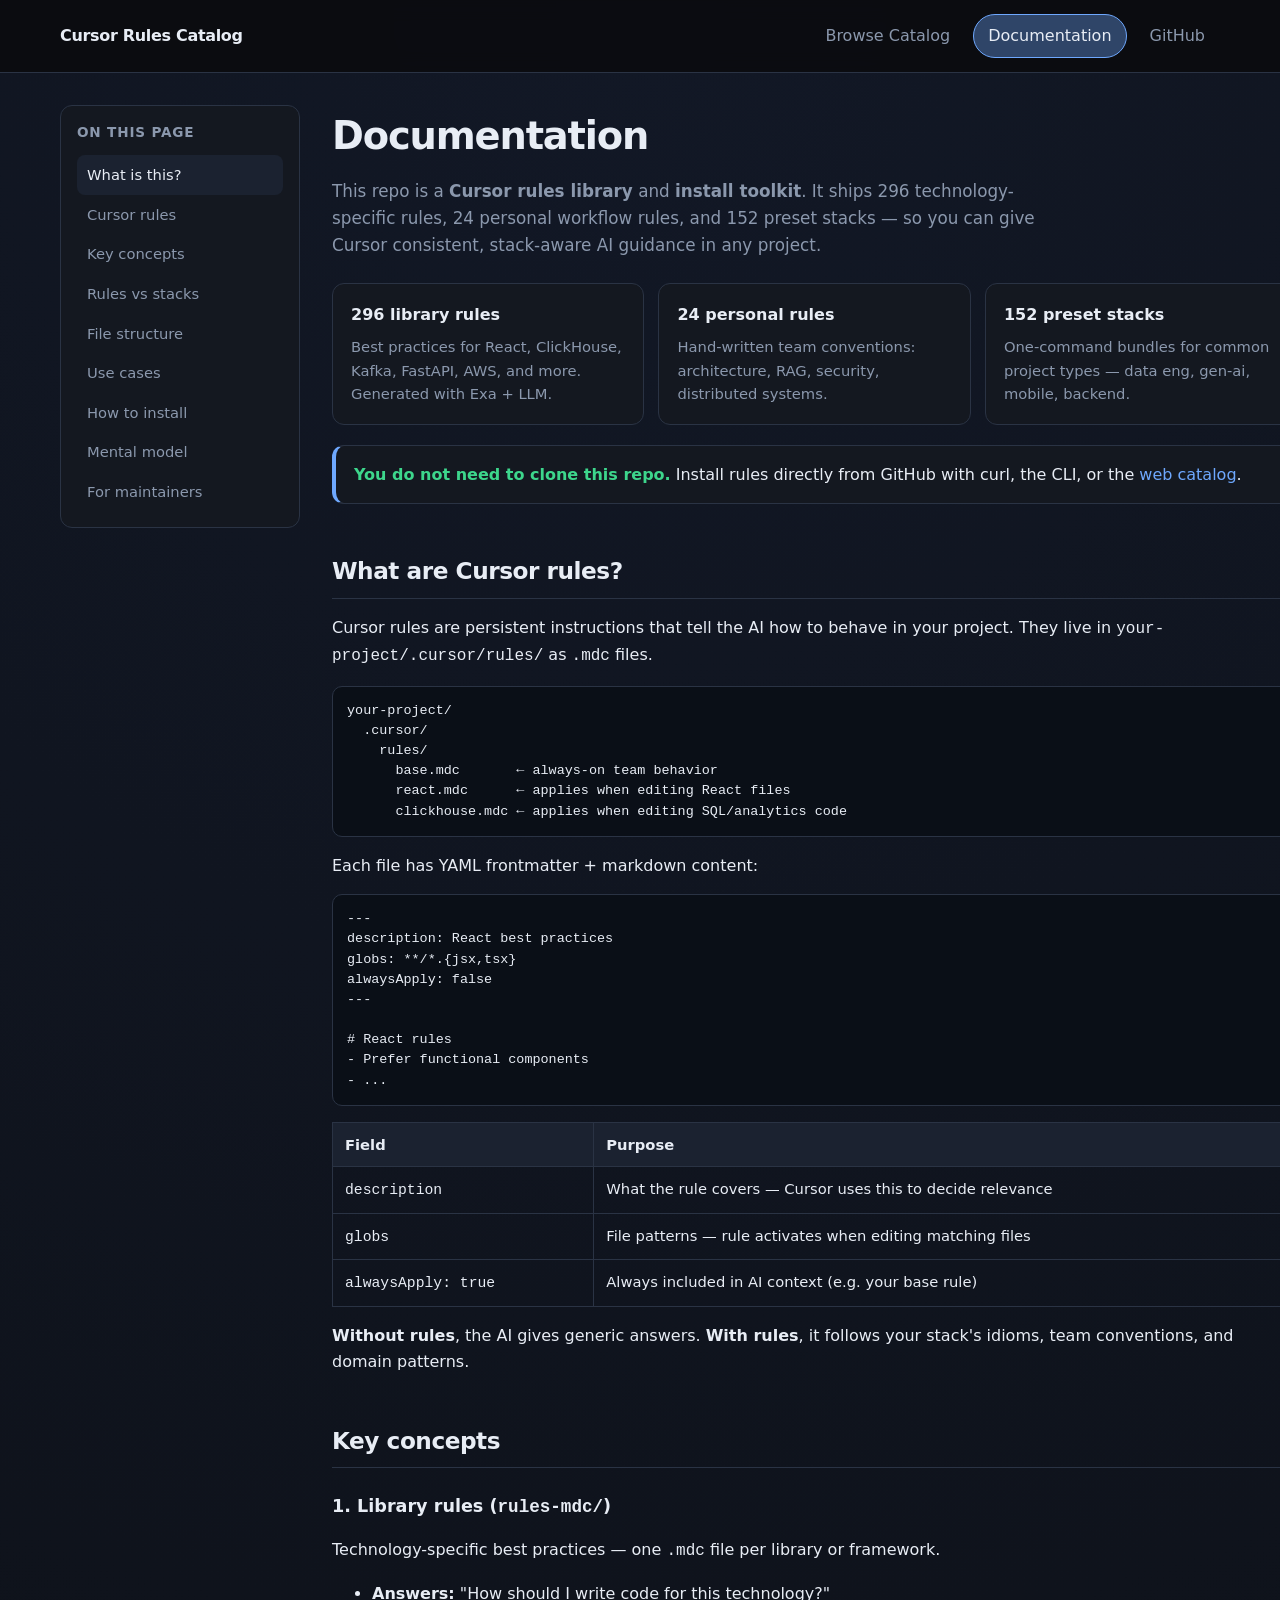
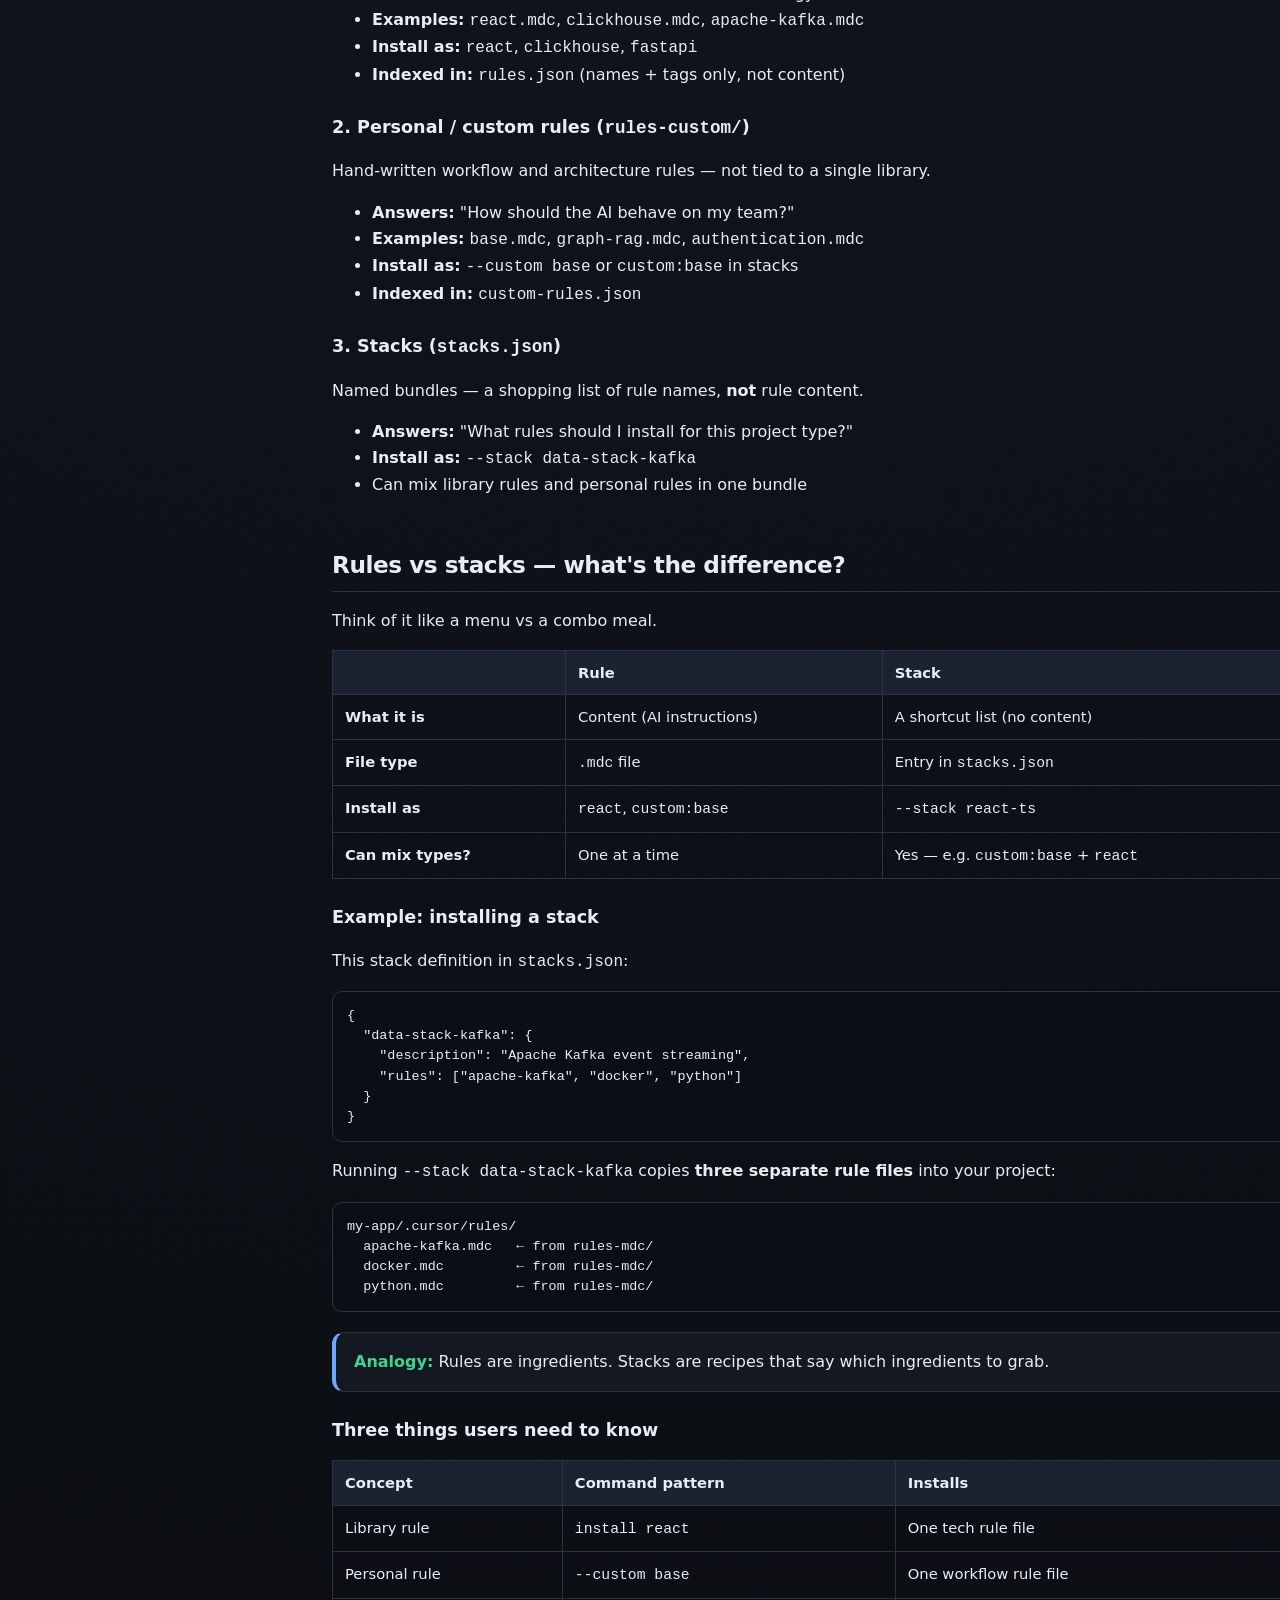
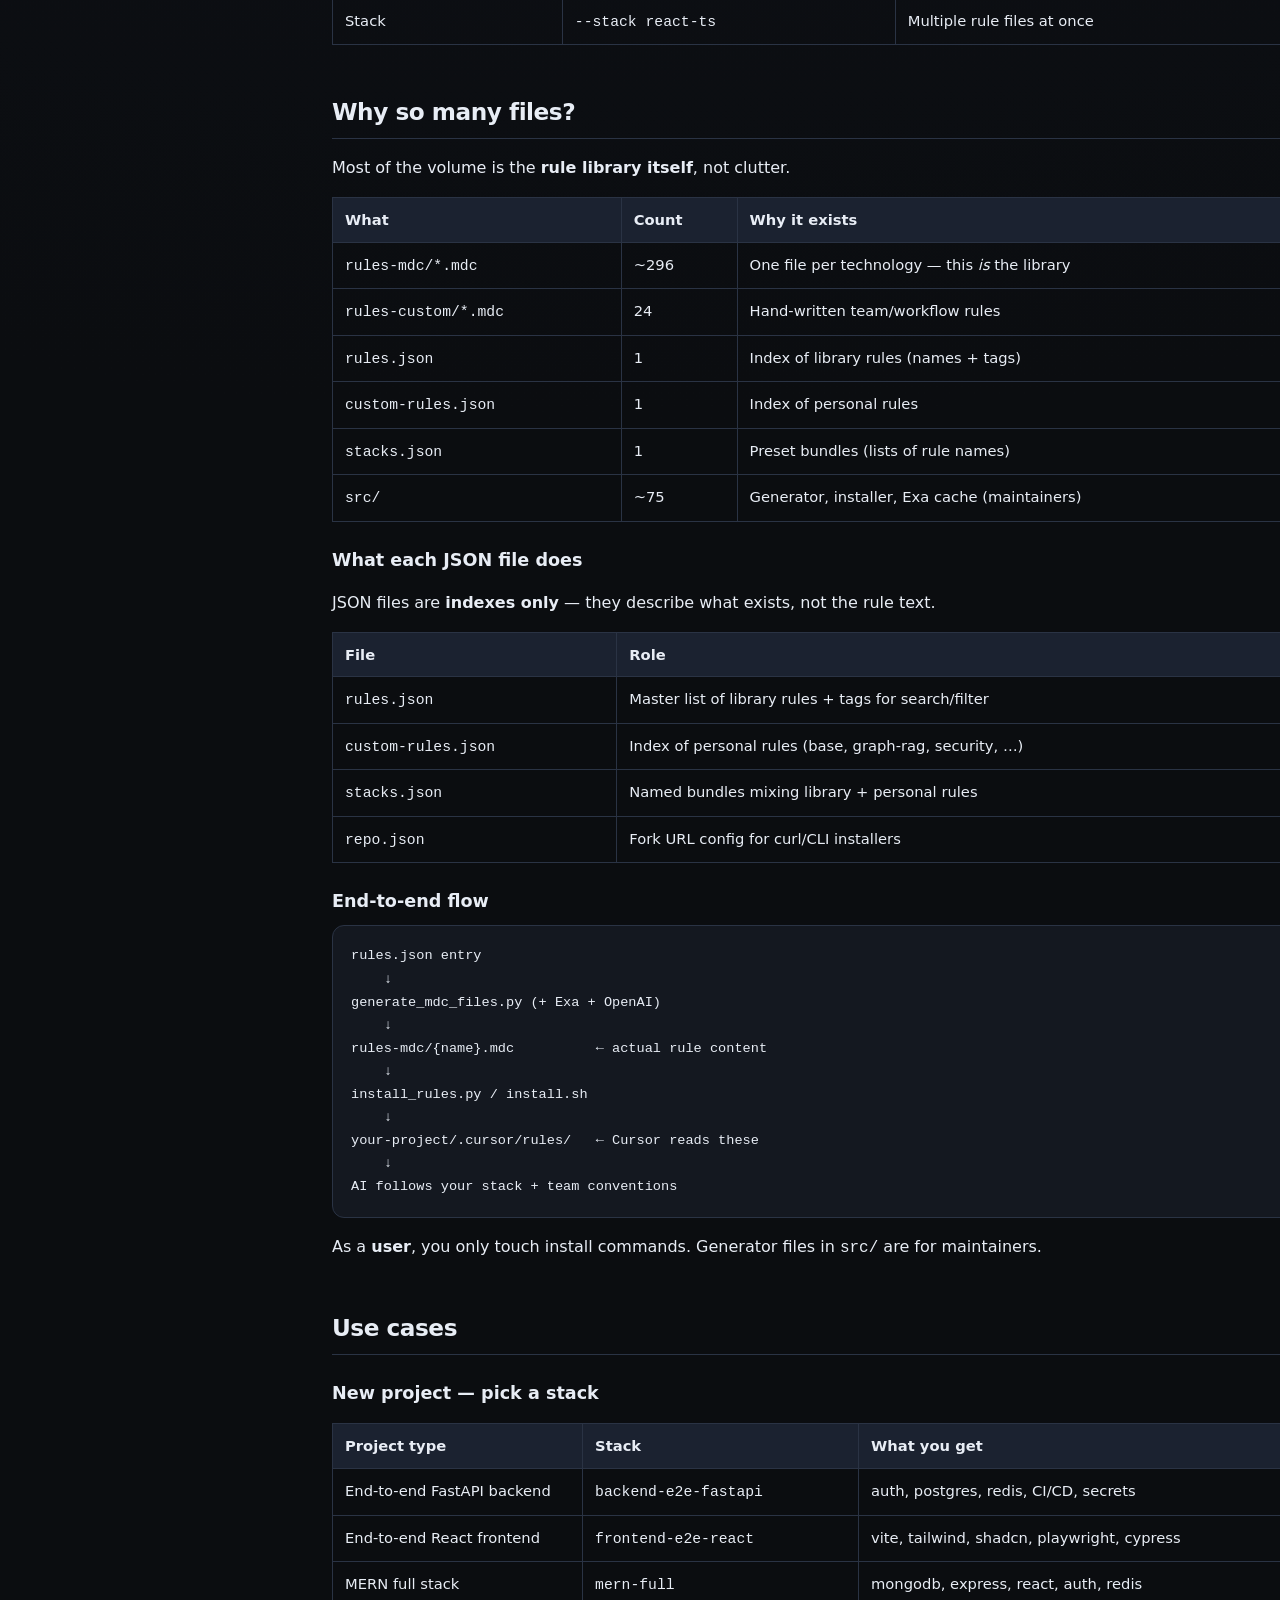
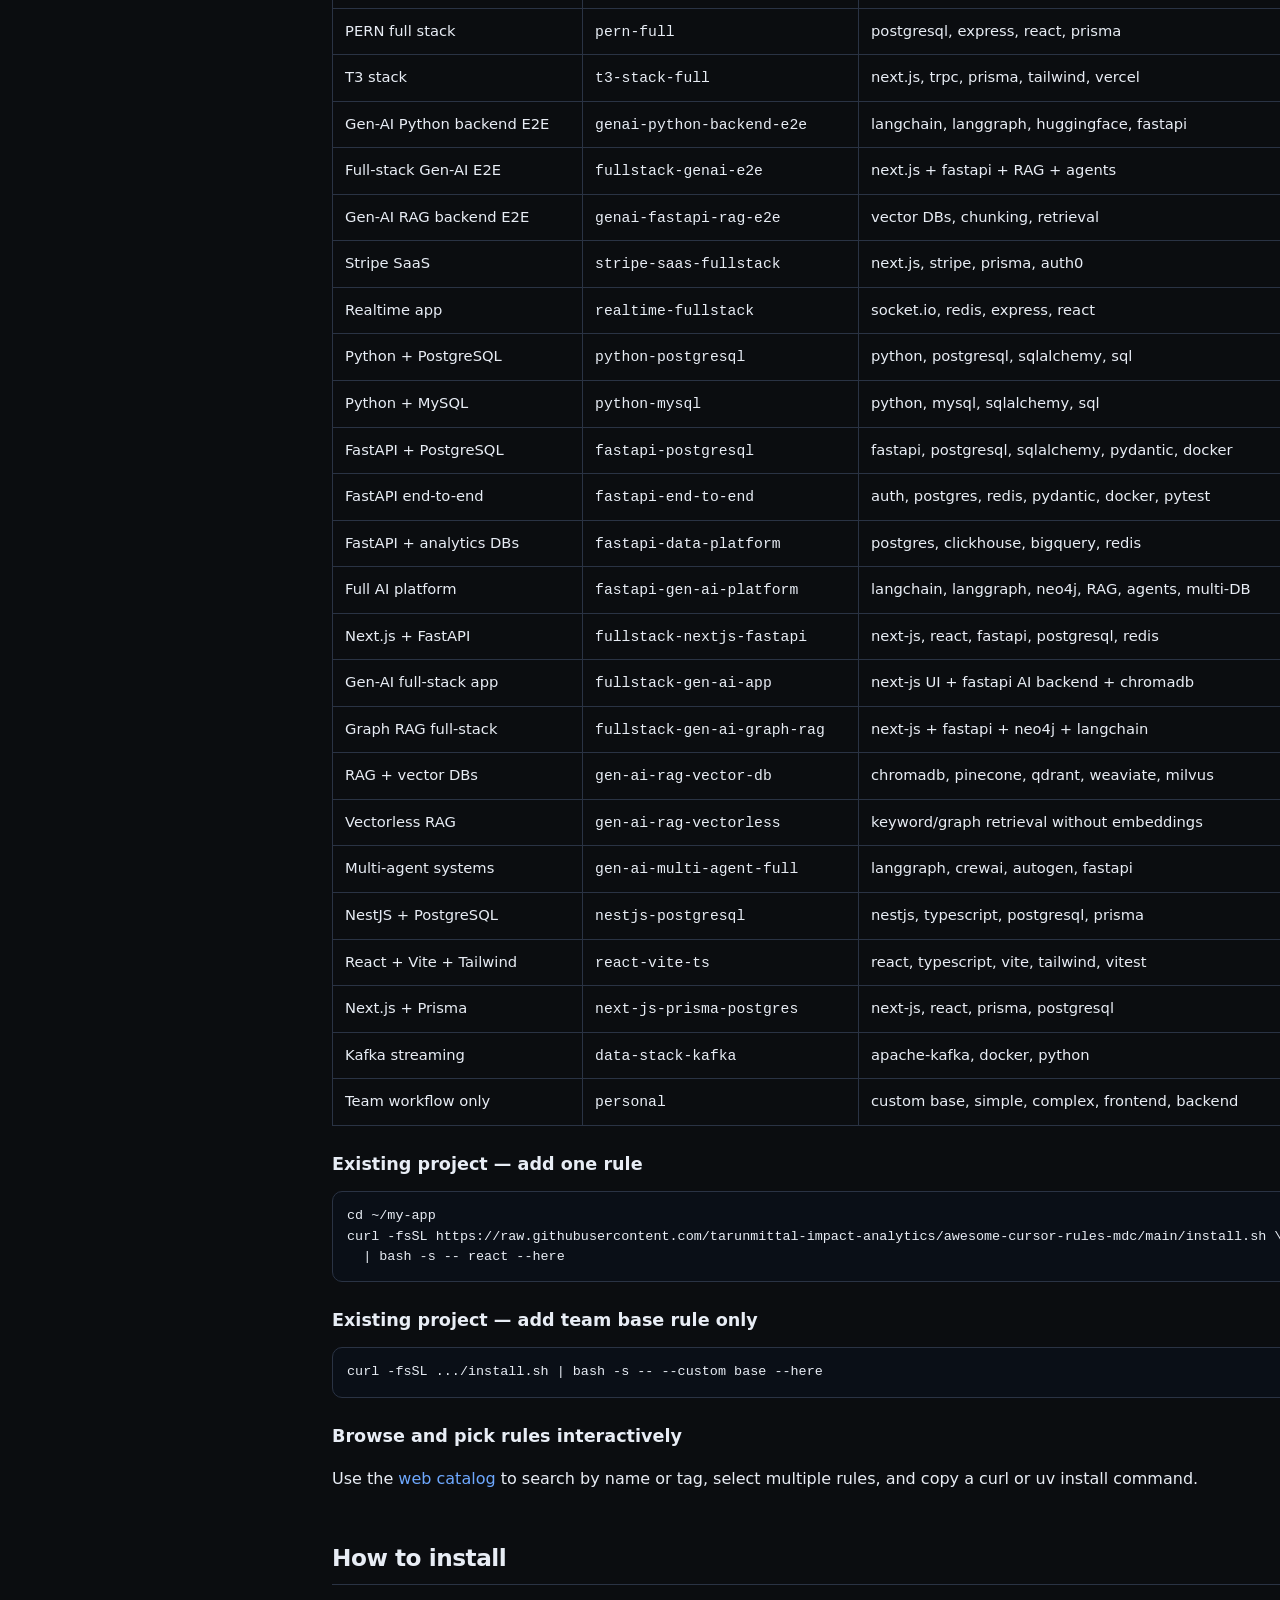
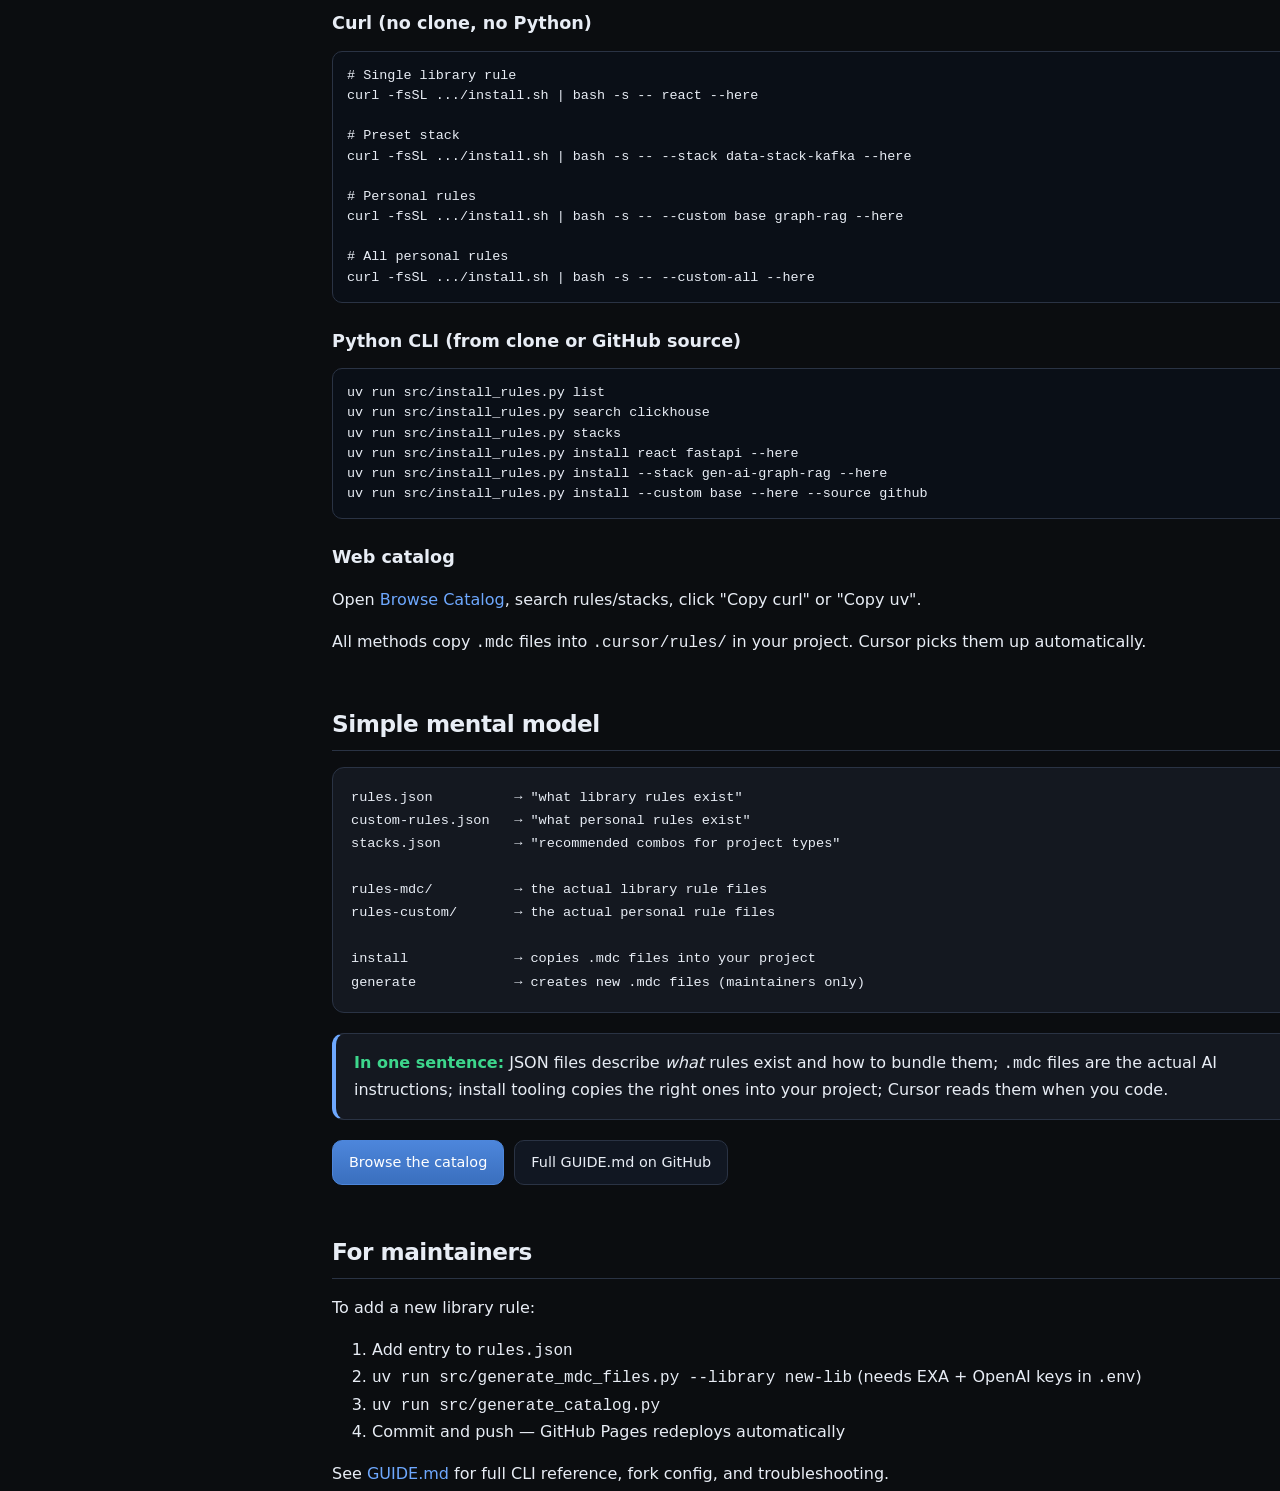
==== commit bc85cb25: "Expand to 152 stacks with E2E backend, frontend, MERN, and gen-AI combos. Add backend-e2e-* and fron" ====
--- a/docs/guide.html
+++ b/docs/guide.html
@@ -39,7 +39,7 @@
           <h1>Documentation</h1>
           <p class="lead">
             This repo is a <strong>Cursor rules library</strong> and <strong>install toolkit</strong>.
-            It ships 296 technology-specific rules, 24 personal workflow rules, and 96 preset stacks —
+            It ships 296 technology-specific rules, 24 personal workflow rules, and 152 preset stacks —
             so you can give Cursor consistent, stack-aware AI guidance in any project.
           </p>
 
@@ -53,7 +53,7 @@
               <p>Hand-written team conventions: architecture, RAG, security, distributed systems.</p>
             </div>
             <div class="info-card">
-              <h3>96 preset stacks</h3>
+              <h3>152 preset stacks</h3>
               <p>One-command bundles for common project types — data eng, gen-ai, mobile, backend.</p>
             </div>
           </div>
@@ -237,7 +237,16 @@
               <tr><th>Project type</th><th>Stack</th><th>What you get</th></tr>
             </thead>
             <tbody>
-              <tr><td>Python + SQLAlchemy</td><td><code>python-sqlalchemy</code></td><td>python, sqlalchemy, pydantic, pytest</td></tr>
+              <tr><td>End-to-end FastAPI backend</td><td><code>backend-e2e-fastapi</code></td><td>auth, postgres, redis, CI/CD, secrets</td></tr>
+              <tr><td>End-to-end React frontend</td><td><code>frontend-e2e-react</code></td><td>vite, tailwind, shadcn, playwright, cypress</td></tr>
+              <tr><td>MERN full stack</td><td><code>mern-full</code></td><td>mongodb, express, react, auth, redis</td></tr>
+              <tr><td>PERN full stack</td><td><code>pern-full</code></td><td>postgresql, express, react, prisma</td></tr>
+              <tr><td>T3 stack</td><td><code>t3-stack-full</code></td><td>next.js, trpc, prisma, tailwind, vercel</td></tr>
+              <tr><td>Gen-AI Python backend E2E</td><td><code>genai-python-backend-e2e</code></td><td>langchain, langgraph, huggingface, fastapi</td></tr>
+              <tr><td>Full-stack Gen-AI E2E</td><td><code>fullstack-genai-e2e</code></td><td>next.js + fastapi + RAG + agents</td></tr>
+              <tr><td>Gen-AI RAG backend E2E</td><td><code>genai-fastapi-rag-e2e</code></td><td>vector DBs, chunking, retrieval</td></tr>
+              <tr><td>Stripe SaaS</td><td><code>stripe-saas-fullstack</code></td><td>next.js, stripe, prisma, auth0</td></tr>
+              <tr><td>Realtime app</td><td><code>realtime-fullstack</code></td><td>socket.io, redis, express, react</td></tr>
               <tr><td>Python + PostgreSQL</td><td><code>python-postgresql</code></td><td>python, postgresql, sqlalchemy, sql</td></tr>
               <tr><td>Python + MySQL</td><td><code>python-mysql</code></td><td>python, mysql, sqlalchemy, sql</td></tr>
               <tr><td>FastAPI + PostgreSQL</td><td><code>fastapi-postgresql</code></td><td>fastapi, postgresql, sqlalchemy, pydantic, docker</td></tr>
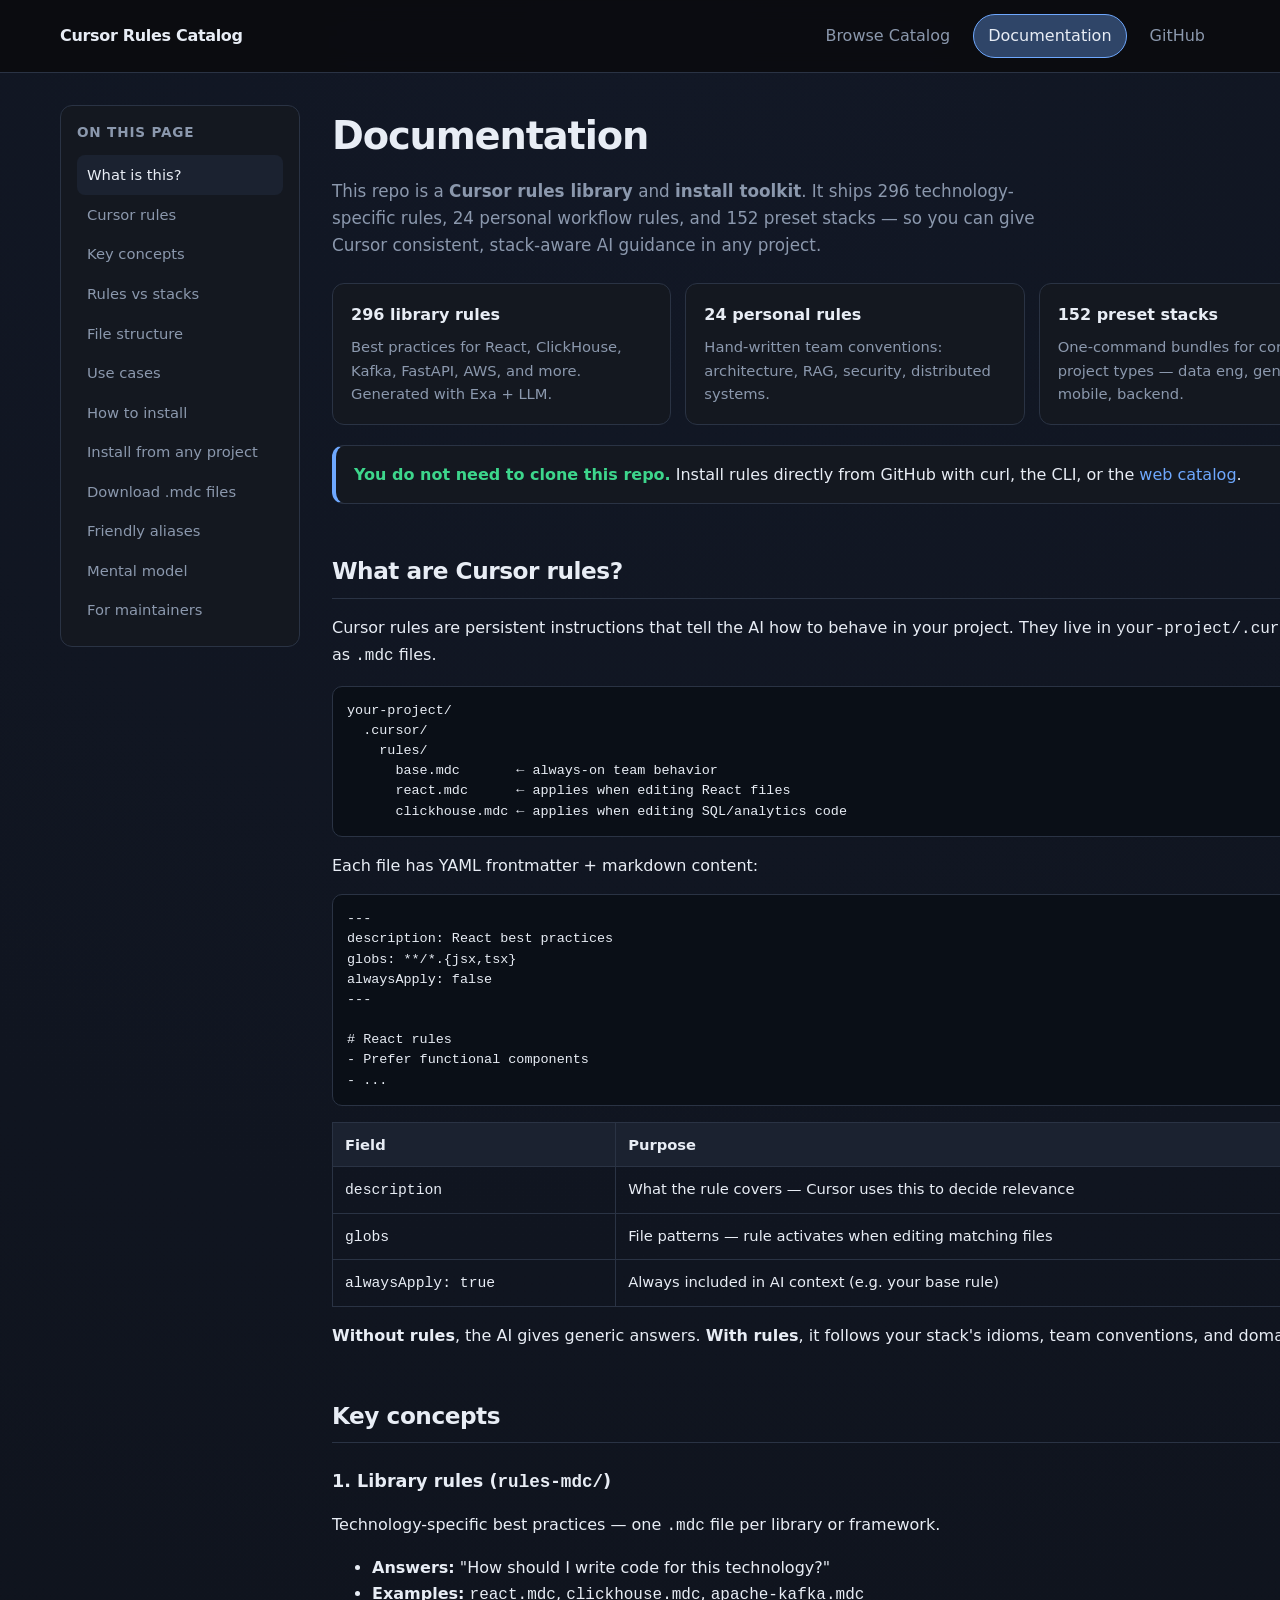
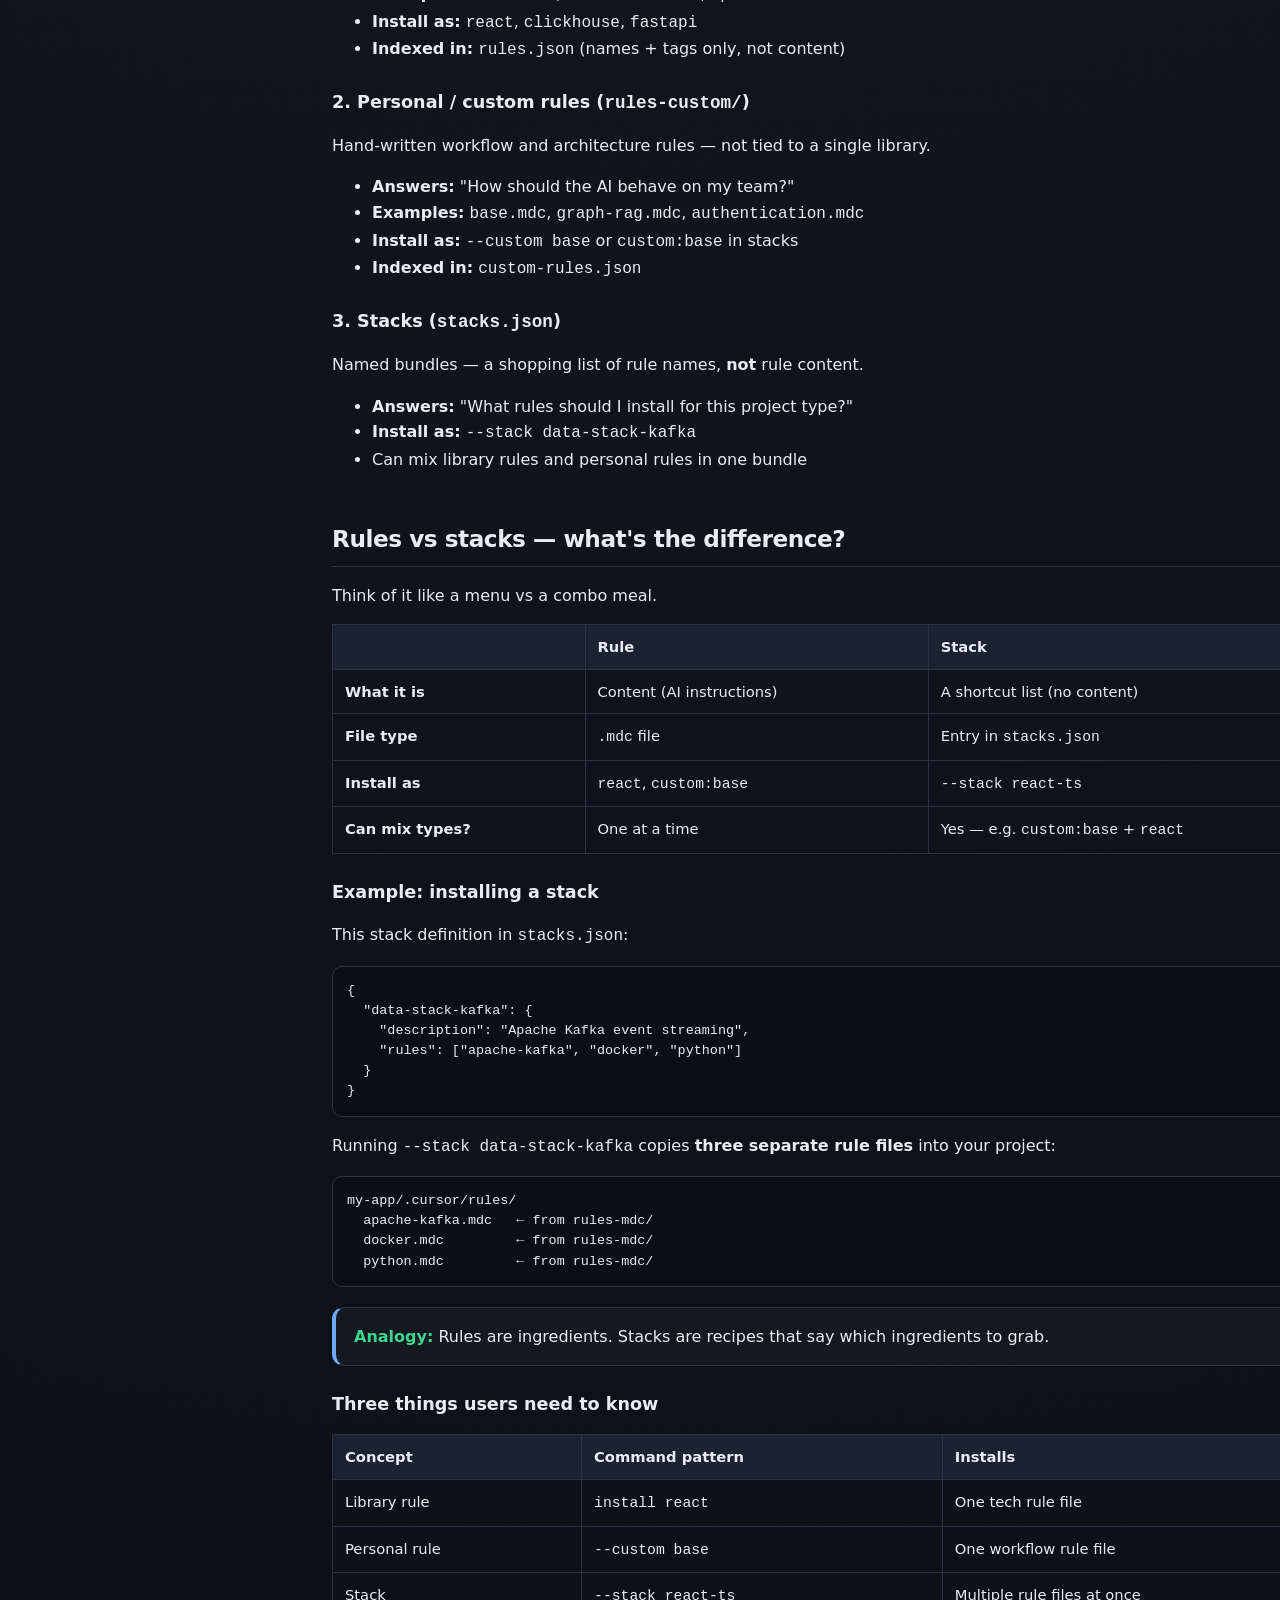
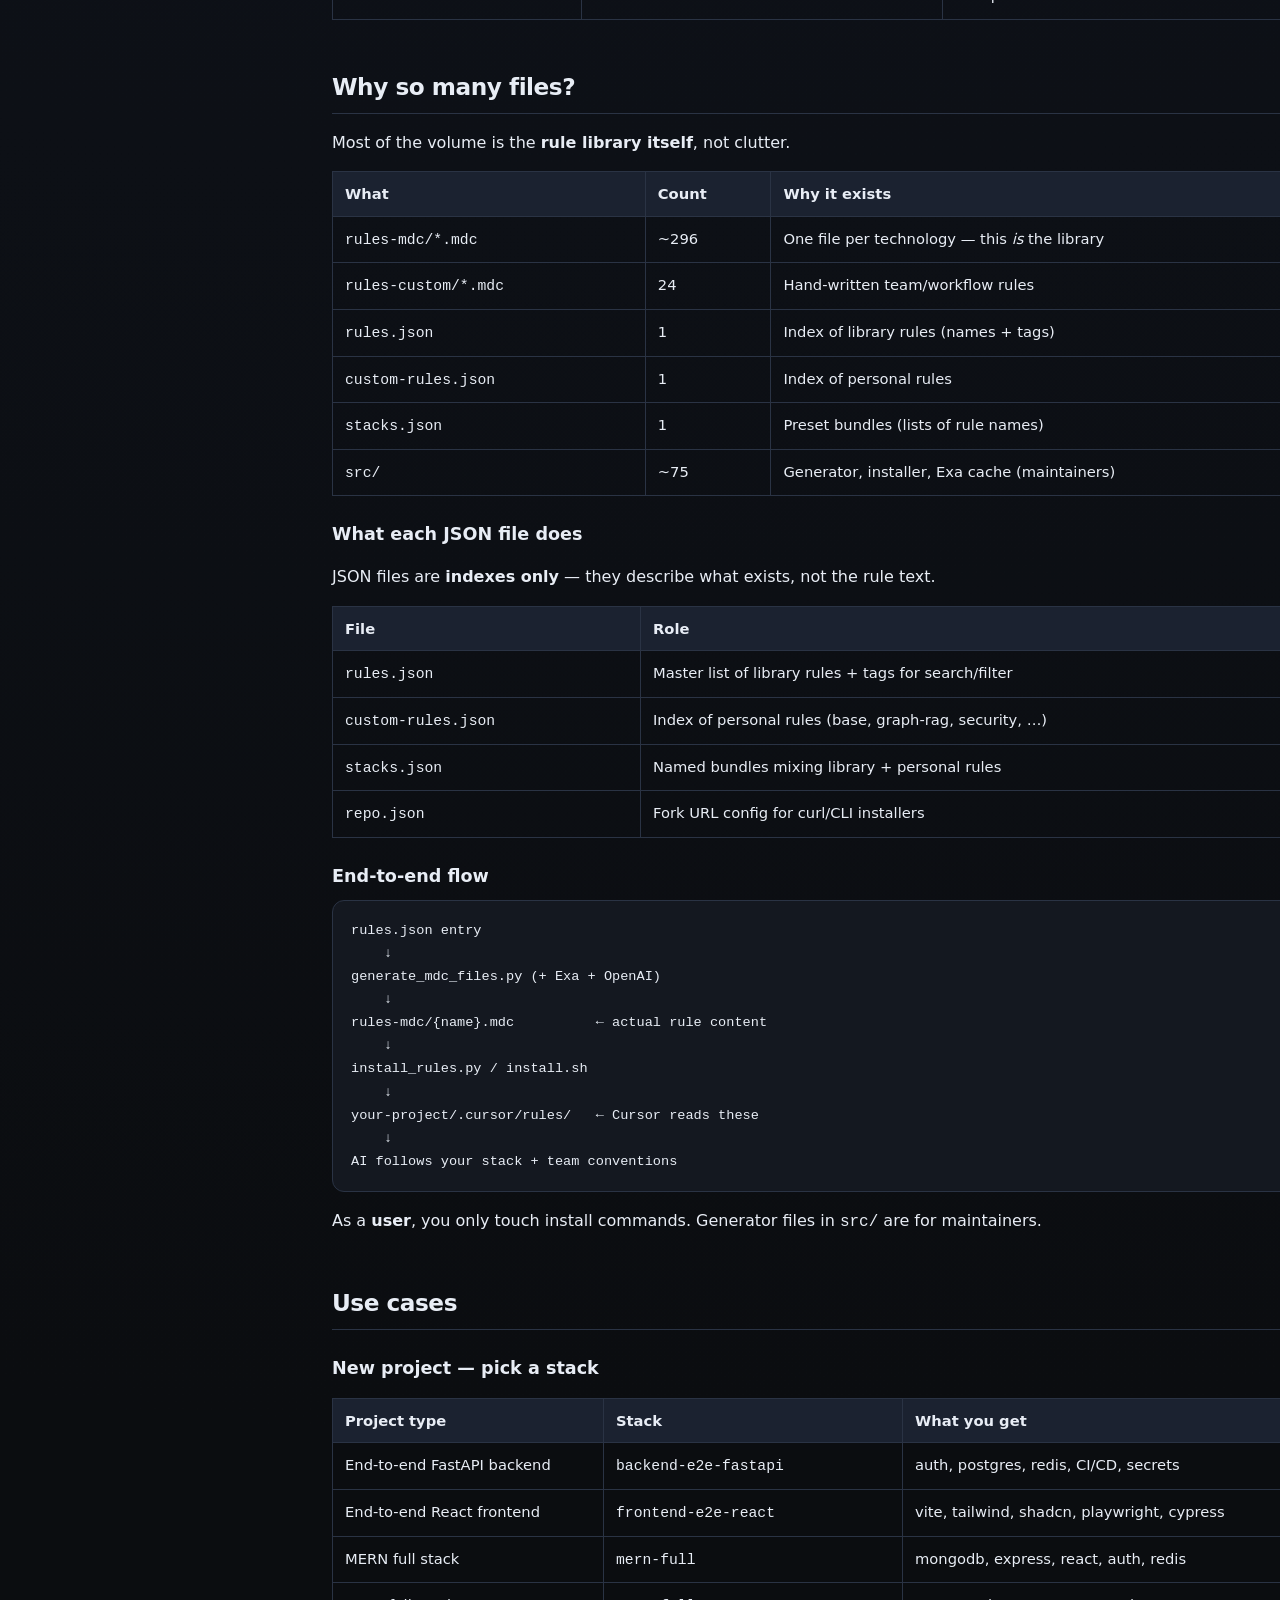
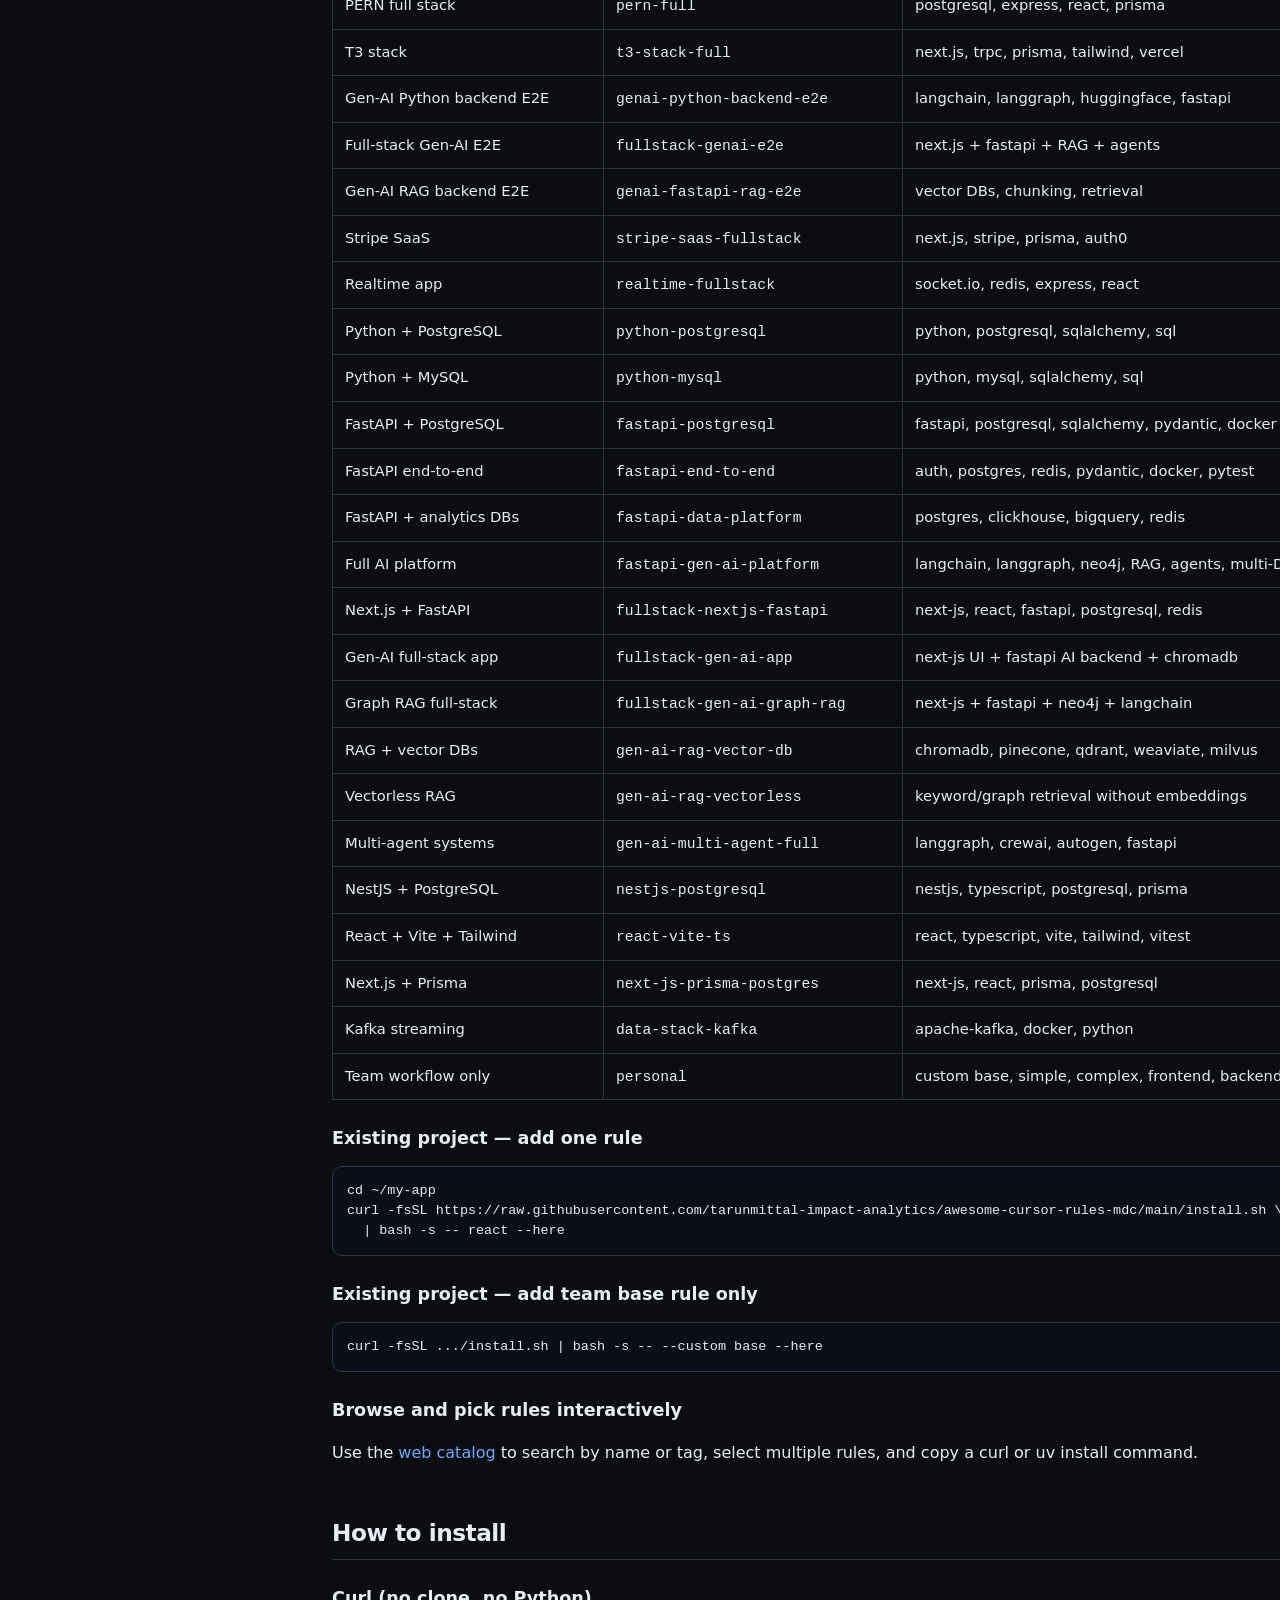
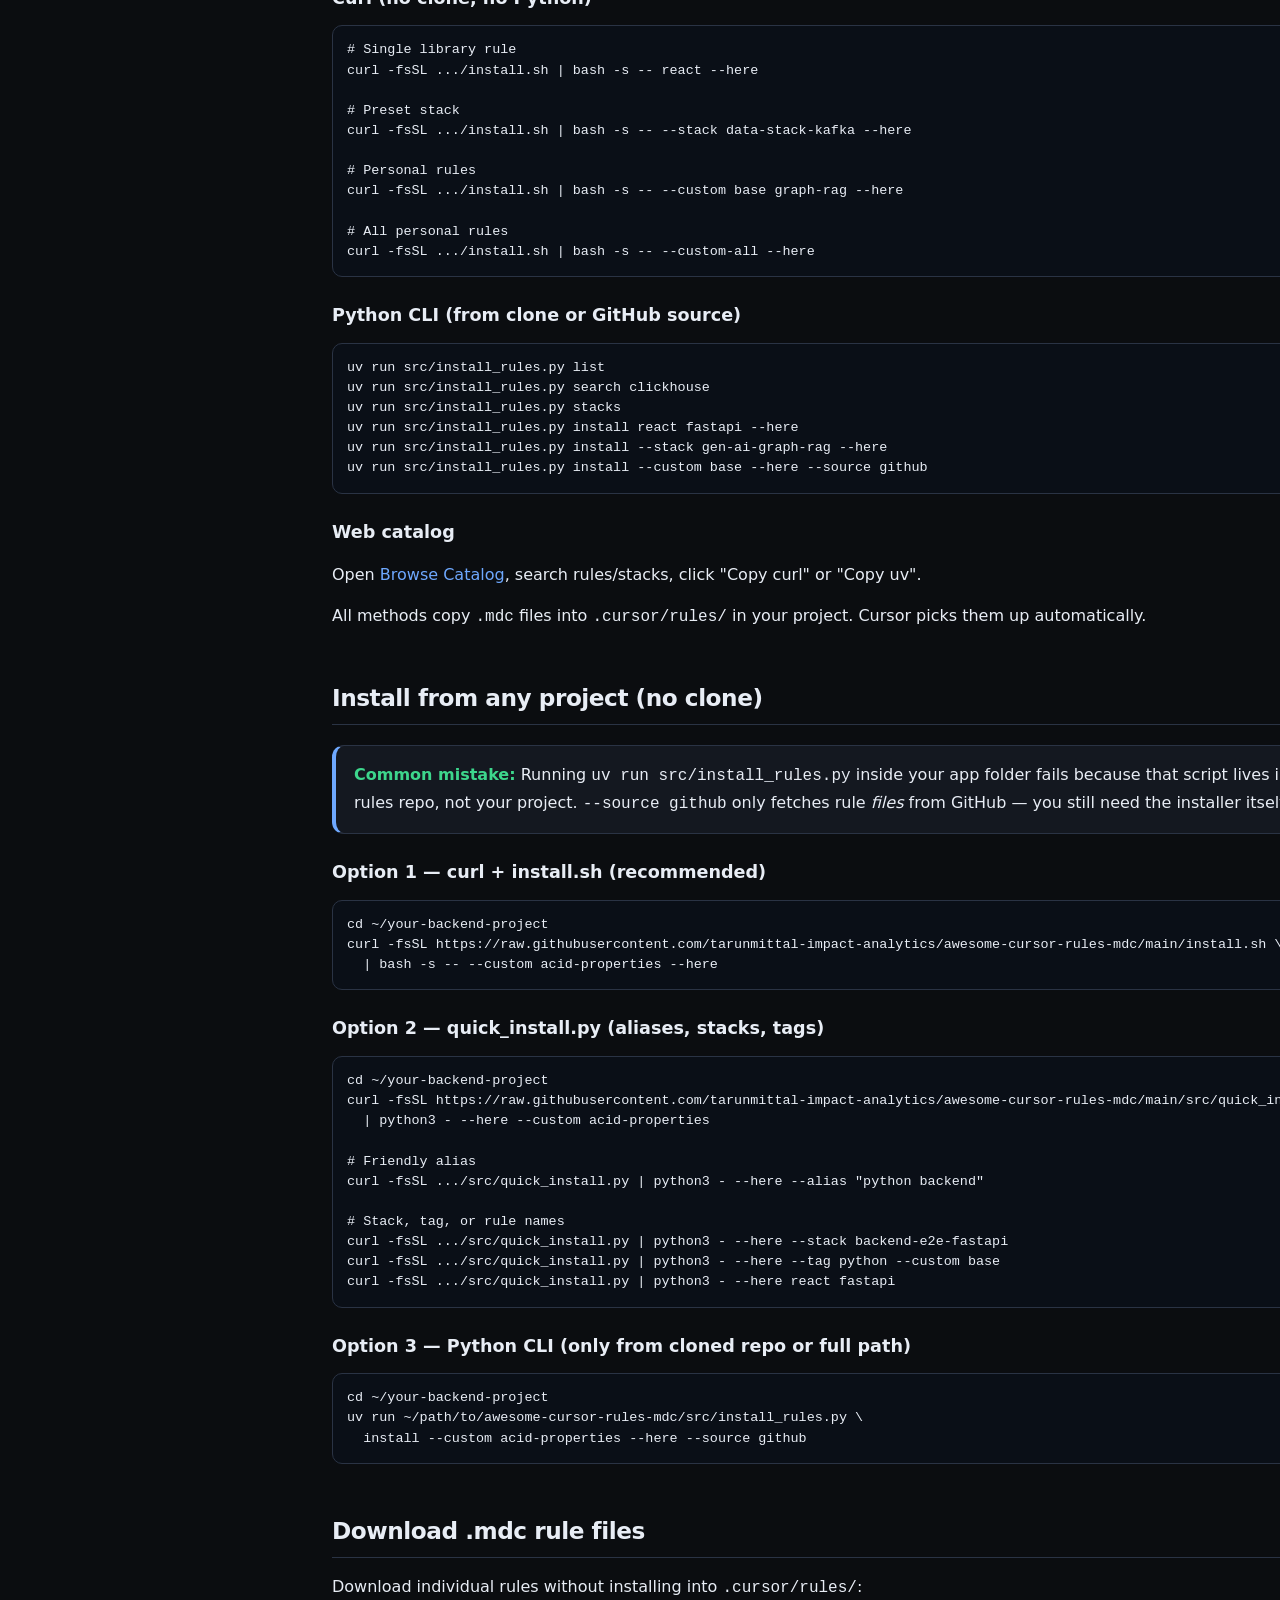
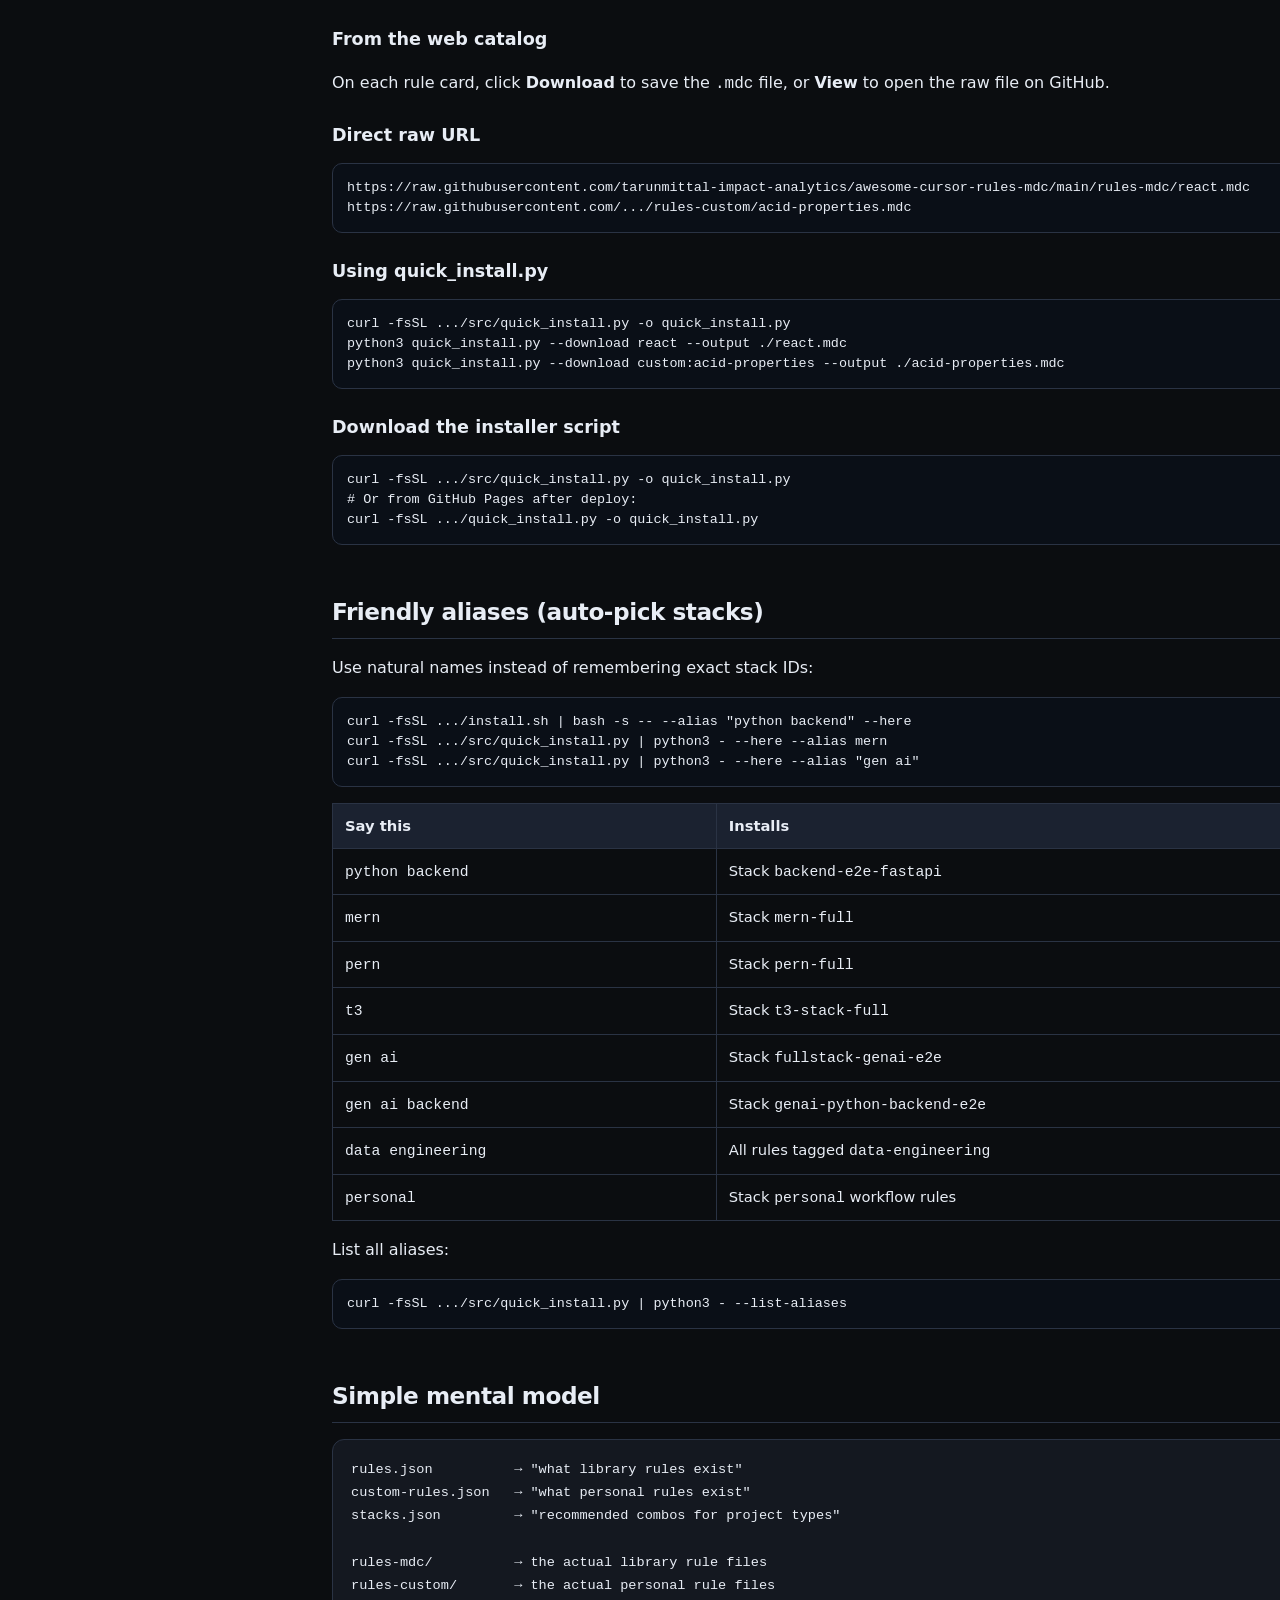
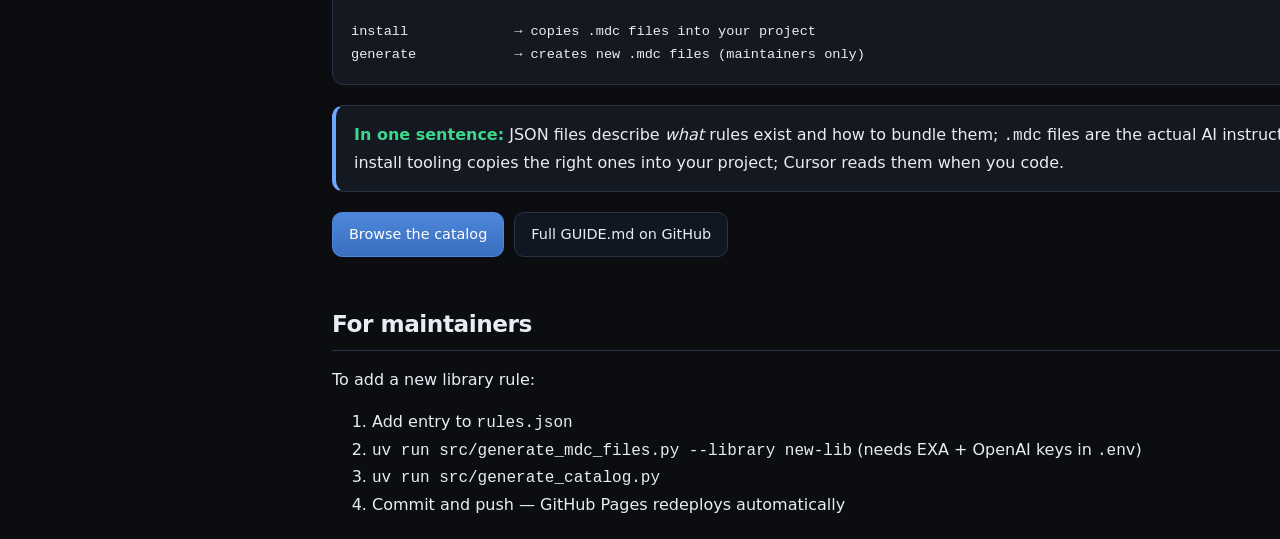
==== commit 01aa20f3: "Add quick_install script, aliases, download buttons, and install-from-anywhere docs. Provide quick_i" ====
--- a/docs/guide.html
+++ b/docs/guide.html
@@ -30,6 +30,9 @@
         <a href="#file-structure">File structure</a>
         <a href="#use-cases">Use cases</a>
         <a href="#install">How to install</a>
+        <a href="#install-anywhere">Install from any project</a>
+        <a href="#download-rules">Download .mdc files</a>
+        <a href="#aliases">Friendly aliases</a>
         <a href="#mental-model">Mental model</a>
         <a href="#maintainers">For maintainers</a>
       </aside>
@@ -309,6 +312,84 @@
           <p>All methods copy <code>.mdc</code> files into <code>.cursor/rules/</code> in your project. Cursor picks them up automatically.</p>
         </section>
 
+        <section id="install-anywhere">
+          <h2>Install from any project (no clone)</h2>
+          <div class="callout">
+            <strong>Common mistake:</strong> Running <code>uv run src/install_rules.py</code> inside your app folder fails because that script lives in the rules repo, not your project.
+            <code>--source github</code> only fetches rule <em>files</em> from GitHub — you still need the installer itself.
+          </div>
+
+          <h3>Option 1 — curl + install.sh (recommended)</h3>
+          <pre>cd ~/your-backend-project
+curl -fsSL https://raw.githubusercontent.com/tarunmittal-impact-analytics/awesome-cursor-rules-mdc/main/install.sh \
+  | bash -s -- --custom acid-properties --here</pre>
+
+          <h3>Option 2 — quick_install.py (aliases, stacks, tags)</h3>
+          <pre>cd ~/your-backend-project
+curl -fsSL https://raw.githubusercontent.com/tarunmittal-impact-analytics/awesome-cursor-rules-mdc/main/src/quick_install.py \
+  | python3 - --here --custom acid-properties
+
+# Friendly alias
+curl -fsSL .../src/quick_install.py | python3 - --here --alias "python backend"
+
+# Stack, tag, or rule names
+curl -fsSL .../src/quick_install.py | python3 - --here --stack backend-e2e-fastapi
+curl -fsSL .../src/quick_install.py | python3 - --here --tag python --custom base
+curl -fsSL .../src/quick_install.py | python3 - --here react fastapi</pre>
+
+          <h3>Option 3 — Python CLI (only from cloned repo or full path)</h3>
+          <pre>cd ~/your-backend-project
+uv run ~/path/to/awesome-cursor-rules-mdc/src/install_rules.py \
+  install --custom acid-properties --here --source github</pre>
+        </section>
+
+        <section id="download-rules">
+          <h2>Download .mdc rule files</h2>
+          <p>Download individual rules without installing into <code>.cursor/rules/</code>:</p>
+
+          <h3>From the web catalog</h3>
+          <p>On each rule card, click <strong>Download</strong> to save the <code>.mdc</code> file, or <strong>View</strong> to open the raw file on GitHub.</p>
+
+          <h3>Direct raw URL</h3>
+          <pre>https://raw.githubusercontent.com/tarunmittal-impact-analytics/awesome-cursor-rules-mdc/main/rules-mdc/react.mdc
+https://raw.githubusercontent.com/.../rules-custom/acid-properties.mdc</pre>
+
+          <h3>Using quick_install.py</h3>
+          <pre>curl -fsSL .../src/quick_install.py -o quick_install.py
+python3 quick_install.py --download react --output ./react.mdc
+python3 quick_install.py --download custom:acid-properties --output ./acid-properties.mdc</pre>
+
+          <h3>Download the installer script</h3>
+          <pre>curl -fsSL .../src/quick_install.py -o quick_install.py
+# Or from GitHub Pages after deploy:
+curl -fsSL .../quick_install.py -o quick_install.py</pre>
+        </section>
+
+        <section id="aliases">
+          <h2>Friendly aliases (auto-pick stacks)</h2>
+          <p>Use natural names instead of remembering exact stack IDs:</p>
+          <pre>curl -fsSL .../install.sh | bash -s -- --alias "python backend" --here
+curl -fsSL .../src/quick_install.py | python3 - --here --alias mern
+curl -fsSL .../src/quick_install.py | python3 - --here --alias "gen ai"</pre>
+
+          <table>
+            <thead><tr><th>Say this</th><th>Installs</th></tr></thead>
+            <tbody>
+              <tr><td><code>python backend</code></td><td>Stack <code>backend-e2e-fastapi</code></td></tr>
+              <tr><td><code>mern</code></td><td>Stack <code>mern-full</code></td></tr>
+              <tr><td><code>pern</code></td><td>Stack <code>pern-full</code></td></tr>
+              <tr><td><code>t3</code></td><td>Stack <code>t3-stack-full</code></td></tr>
+              <tr><td><code>gen ai</code></td><td>Stack <code>fullstack-genai-e2e</code></td></tr>
+              <tr><td><code>gen ai backend</code></td><td>Stack <code>genai-python-backend-e2e</code></td></tr>
+              <tr><td><code>data engineering</code></td><td>All rules tagged <code>data-engineering</code></td></tr>
+              <tr><td><code>personal</code></td><td>Stack <code>personal</code> workflow rules</td></tr>
+            </tbody>
+          </table>
+
+          <p>List all aliases:</p>
+          <pre>curl -fsSL .../src/quick_install.py | python3 - --list-aliases</pre>
+        </section>
+
         <section id="mental-model">
           <h2>Simple mental model</h2>
 
